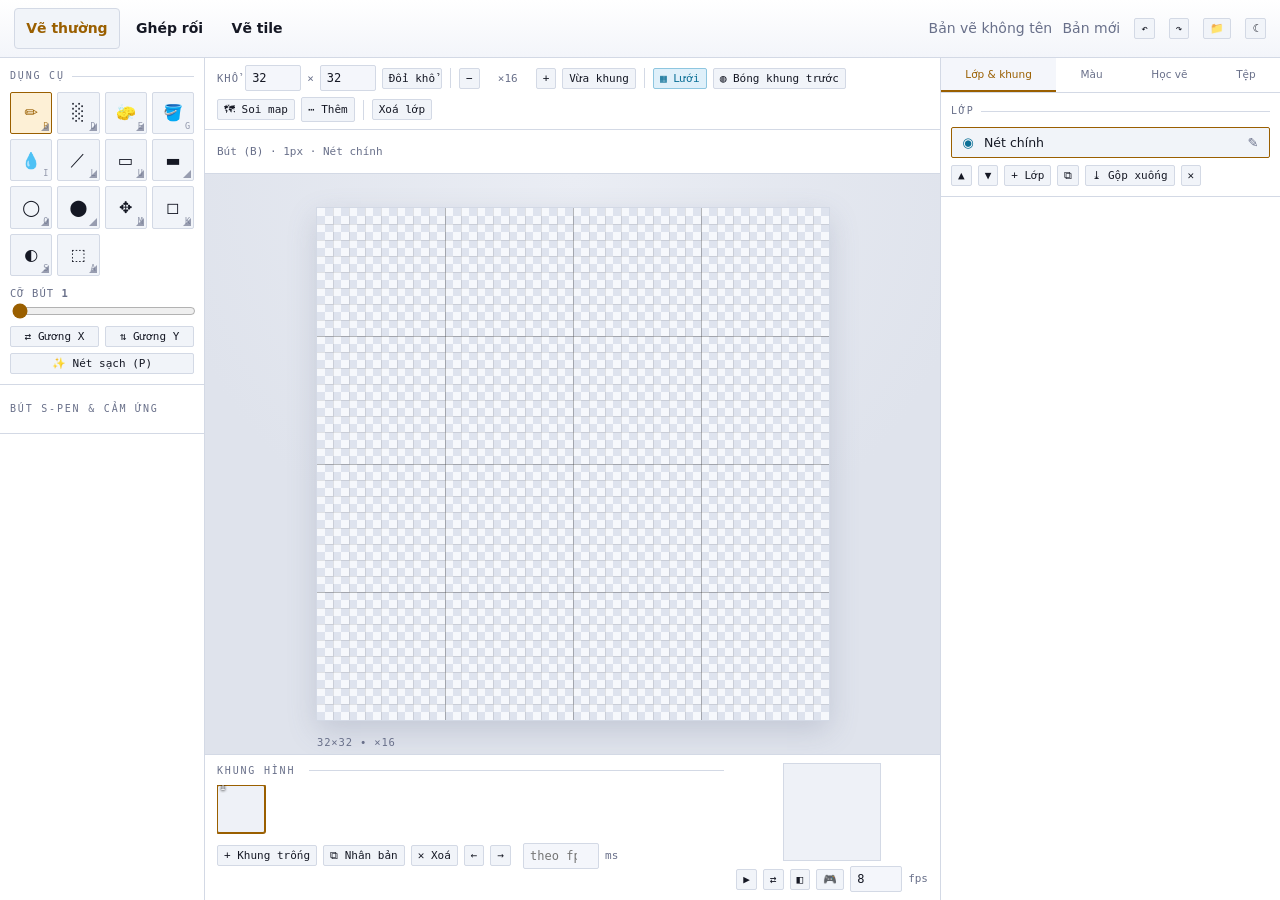
==== index.html @ 7d451a8b "Merge branch 'claude/ui-ux-color-update-177e05' # Conflicts: #	css/app.css #	js/palette.js" ====
<!DOCTYPE html>
<html lang="vi">
<head>
<meta charset="utf-8">
<meta name="viewport" content="width=device-width, initial-scale=1, viewport-fit=cover">
<title>LÒ PIXEL — Xưởng luyện vẽ pixel art cho game 2D</title>
<link rel="stylesheet" href="css/app.css">
<link rel="stylesheet" href="css/workspaces.css">
</head>
<body data-workspace="draw">
<div class="app" inert>

  <div class="topbar">
    <nav class="workspace-nav" aria-label="Nhóm chức năng">
      <a href="index.html" aria-current="page">Vẽ thường</a>
      <a href="puppet.html">Ghép rối</a>
      <a href="tile.html">Vẽ tile</a>
    </nav>
    <div class="workspace-meta">
      <span id="workspaceTitle" class="workspace-title"></span>
      <span id="workspaceSave" class="workspace-save" role="status"></span>
    </div>
    <div class="prog" hidden>Tiến độ: <b id="progText">0/0</b></div>
    <button class="btn tiny" id="btnUndo" title="Hoàn tác (Ctrl+Z)">↶</button>
    <button class="btn tiny" id="btnRedo" title="Làm lại (Ctrl+Y)">↷</button>
    <button class="btn tiny primary rig-library-save" id="rigSaveSheet" type="button">Lưu vào thư viện</button>
    <button class="btn tiny" id="libBtn" title="Bản vẽ của bạn">📁</button>
    <button class="btn tiny" id="themeBtn" title="Đổi nền sáng/tối">☀</button>
  </div>

  <div class="workspace">

    <!-- ================= CỘT TRÁI ================= -->
    <div class="col left">
      <div class="block">
        <p class="eyebrow">Dụng cụ</p>
        <div class="tools" id="tools"></div>
        <div class="row" style="margin-top:9px">
          <label class="mini grow">Cỡ bút <b id="brushLbl">1</b></label>
        </div>
        <input type="range" id="brush" min="1" max="6" value="1">
        <div class="row">
          <button class="btn tiny grow" id="mirX" aria-pressed="false">⇄ Gương X</button>
          <button class="btn tiny grow" id="mirY" aria-pressed="false">⇅ Gương Y</button>
        </div>
        <div class="row" style="margin-top:6px">
          <button class="btn tiny grow" id="pixPerfBtn" aria-pressed="false" title="Khử nét đôi / jaggies khi vẽ bút 1px (P)">✨ Nét sạch (P)</button>
        </div>
      </div>

      <details class="block pen-settings">
        <summary class="eyebrow">Bút S-Pen &amp; cảm ứng</summary>
        <div class="row">
          <button class="btn tiny grow on" id="pressBtn" aria-pressed="true">Áp lực → cỡ bút</button>
        </div>
        <div class="row">
          <button class="btn tiny grow" id="fingerBtn2">Ngón tay: vẽ</button>
        </div>
        <div class="row" style="margin-top:6px">
          <label class="mini grow">Nút bấm trên bút</label>
          <select id="penBtnAction" style="padding:4px 6px">
            <option value="sec" selected>Màu phụ</option>
            <option value="erase">Cục tẩy tức thì</option>
            <option value="picker">Hút màu tức thì</option>
          </select>
        </div>
        <p class="kbd" style="margin-top:7px">Tự động chống chạm nhầm tay (Palm rejection) khi dùng S-Pen. Rê bút cách mặt kính (hover) để ngắm ô pixel. Hai ngón để kéo và phóng canvas.</p>
      </details>

      <div class="block color-block">
        <p class="eyebrow">Màu</p>
        <div class="colors">
          <button class="chip" id="chipPri" title="Màu chính — mở bảng màu nhanh" aria-label="Màu chính — mở bảng màu nhanh"></button>
          <div class="cur-color">
            <b id="curName">Màu chính</b>
            <code id="curHex"></code>
          </div>
          <div class="chip sec" id="chipSec" title="Màu phụ (Shift+bấm ô màu)"></div>
          <button class="btn tiny" id="swapCol" title="Đổi màu chính và màu phụ (X)" aria-label="Đổi màu chính và màu phụ">⇆</button>
          <label class="btn tiny mix-color" title="Pha màu tự do">Pha<input type="color" id="colPick" value="#ffa600" aria-label="Pha màu chính tự do"></label>
        </div>
        <label class="mini" for="matPick">Vật liệu</label>
        <select id="matPick" class="ramp-family"></select>
        <div class="pal-ramp-strip mat-strip" id="matStrip" role="group" aria-label="Dải 5 màu của vật liệu, tối đến sáng"></div>
        <div class="row" style="margin-top:8px">
          <select id="palSel" class="grow"></select>
          <button class="btn tiny" id="palDel" title="Xoá bảng màu đã lưu này" style="display:none">✕</button>
        </div>
        <div class="row" style="margin-top:6px;justify-content:space-between;align-items:center">
          <label class="mini" for="palGroup">Xem màu</label>
          <select id="palGroup" class="grow">
            <option value="tone">Theo tông màu</option>
            <option value="material">Theo chất liệu</option>
            <option value="all">Toàn bộ</option>
          </select>
        </div>
        <div class="swatches" id="swatches"></div>
        <p class="kbd" id="palInfo" style="margin:7px 0 0"></p>
        <div class="row">
          <button class="btn tiny grow" id="addSwatch" title="Thêm màu chính vào bảng">+ Thêm màu</button>
          <button class="btn tiny grow" id="palSort" title="Xếp theo tông rồi theo độ sáng">↕ Sắp xếp</button>
        </div>
        <div class="row">
          <button class="btn tiny grow" id="palFromArt" title="Gom mọi màu đang có trong tranh vào bảng">Rút từ tranh</button>
          <button class="btn tiny grow" id="palPrune" title="Bỏ những màu không xuất hiện ở khung nào">⌫ Bỏ màu thừa</button>
        </div>
        <div class="row">
          <button class="btn tiny grow primary" id="palSave" title="Lưu bảng màu này vào máy để dùng cho dự án sau">💾 Lưu bảng màu…</button>
          <label class="btn tiny grow filelabel" title="Nhập bảng màu từ file .hex (Lospec), .gpl (GIMP/Aseprite) hoặc .txt">⬆ Nhập .hex<input type="file" id="palImport" accept=".hex,.gpl,.txt,text/plain"></label>
        </div>
        <div class="row">
          <button class="btn tiny grow" id="remapMaster" title="Đổi 25 mã màu cũ của Master 88 trong tranh này sang mã mới của Master Palette hiện tại, ở mọi lớp và mọi khung, rồi chuyển sang bảng đó">Tranh → Master mới</button>
          <button class="btn tiny grow" id="replaceCol" title="Đổi mọi pixel màu phụ thành màu chính, trên lớp hiện tại, ở tất cả khung">Thay màu phụ → chính</button>
        </div>
      </div>

      <div class="block" id="rampBlock">
        <p class="eyebrow">Dải màu theo chất liệu</p>
        <p class="kbd" style="margin:0 0 6px">Dải sáng–tối có <b>lệch tông</b>: nền tảng của tô khối. Chọn chất liệu để có đúng kiểu tương phản.</p>
        <label class="mini" for="rampFamily">1. Màu gốc từ Genesis v4</label>
        <select id="rampFamily" class="ramp-family">
          <option value="">Màu chính hoặc nhập HEX</option>
        </select>
        <div id="rampSamples" class="ramp ramp-samples" role="group" aria-label="Màu mẫu từ tối đến sáng" hidden></div>
        <p class="kbd" id="rampDeltas" hidden></p>
        <div class="row ramp-base-row">
          <label class="mini grow" for="rampHex">Màu gốc</label>
          <input type="color" id="rampColor" aria-label="Chọn màu gốc" value="#ffa600">
          <input type="text" id="rampHex" aria-label="Mã HEX màu gốc" value="#ffa600" maxlength="7" spellcheck="false" autocomplete="off">
        </div>
        <p class="kbd" id="rampHexError" role="status" hidden>Dùng mã HEX 3 hoặc 6 ký tự, ví dụ #63c74d.</p>
        <label class="mini" for="matSel">2. Chất liệu</label>
        <select id="matSel" class="ramp-family"></select>
        <details>
          <summary>Tinh chỉnh</summary>
          <div class="row">
            <label class="mini grow" for="rampSteps">Số bậc</label>
            <select id="rampSteps"><option>3</option><option>4</option><option selected>5</option><option>7</option><option>9</option></select>
          </div>
        <div class="row"><label for="hueShift" class="mini grow">Lệch tông <b id="hsLbl">10%</b></label></div>
        <input type="range" id="hueShift" min="0" max="100" step="0.1" value="10">
        </details>

        <div class="ramp" id="rampOut"></div>
        <div class="row"><button class="btn tiny grow" id="rampNew">Lấy màu chính làm gốc</button><button class="btn tiny grow" id="rampUseBase">Vẽ bằng màu gốc</button></div>
        <div class="row"><button class="btn tiny grow" id="rampAdd">Đưa dải vào bảng màu</button></div>
        <p class="kbd" style="margin:7px 0 0">Dụng cụ <b>◐ Tô khối (S)</b> đi trên đúng dải này: bấm để sáng lên 1 bậc, chuột phải để tối đi.</p>
      </div>
    </div>

    <!-- ================= SÂN KHẤU ================= -->
    <div class="stage">
      <div class="stagebar">
        <label class="mini">Khổ</label>
        <input type="number" id="sizeW" min="4" max="256" value="32" style="width:56px" title="Chiều ngang">
        <span class="kbd">×</span>
        <input type="number" id="sizeH" min="4" max="256" value="32" style="width:56px" title="Chiều dọc">
        <button class="btn tiny" id="applySize">Đổi khổ</button>
        <div class="sep"></div>
        <button class="btn tiny" id="zoomOut">−</button>
        <span class="kbd" id="zoomLbl" style="min-width:44px;text-align:center">×12</span>
        <button class="btn tiny" id="zoomIn">+</button>
        <button class="btn tiny" id="zoomFit">Vừa khung</button>
        <div class="sep"></div>
        <button class="btn tiny" id="gridBtn" aria-pressed="true">▦ Lưới</button>
        <button class="btn tiny" id="onionBtn" aria-pressed="false">◍ Bóng khung trước</button>
        <button class="btn tiny" id="mapPrevBtn" title="Xem thử tile lắp ghép thành bản đồ hang động 24×16">🗺 Soi map</button>
        <details class="more"><summary class="btn tiny">⋯ Thêm</summary>
          <div class="morebox">
            <button class="btn tiny" id="symLine" aria-pressed="false">┊ Trục giữa</button>
            <button class="btn tiny" id="tileBtn" aria-pressed="false" title="Xem trước lặp 3×3 — kiểm tra tile có lộ mối nối không">▩ Lặp 3×3</button>
            <button class="btn tiny" id="flipH" title="Lật ngang lớp hiện tại (hoặc vùng chọn)">⇋ Lật ngang</button>
            <button class="btn tiny" id="flipV" title="Lật dọc lớp hiện tại (hoặc vùng chọn)">⇵ Lật dọc</button>
            <button class="btn tiny" id="rotCw" title="Xoay 90° theo chiều kim đồng hồ — vùng chọn vuông, hoặc cả lớp khi canvas vuông (R)">⟳ Xoay 90°</button>
            <button class="btn tiny" id="rotCcw" title="Xoay 90° ngược chiều kim đồng hồ (Shift+R)">⟲ Xoay −90°</button>
            <button class="btn tiny" id="outlineBtn" title="Tô màu chính vào mọi ô trống sát nét vẽ của lớp hiện tại (trong vùng chọn nếu có). Shift+bấm: lấy cả góc chéo">◻ Viền ngoài (màu chính)</button>
            <button class="btn tiny on" id="groundBtn" aria-pressed="true" title="Đường mặt đất và điểm chân (◆) lưu từ lúc nhập sheet. Game đặt nhân vật theo điểm này.">⊥ Mặt đất &amp; điểm chân</button>
            <button class="btn tiny on" id="onionWrapBtn" aria-pressed="true" title="Bóng khung trước/sau nối vòng: khung đầu thấy bóng khung cuối và ngược lại — để canh mối nối clip lặp">⟲ Bóng khung nối vòng</button>
            <button class="btn tiny" id="wrapBtn" aria-pressed="false" title="Dụng cụ Dịch lớp / phím mũi tên: phần trôi khỏi mép hiện lại ở mép đối diện — soi mối nối tile">↻ Dịch vòng (tile)</button>
            <button class="btn tiny" id="lockA" aria-pressed="false" title="Khoá alpha: chỉ vẽ lên chỗ đã có pixel">🔒 Khoá alpha</button>
            <button class="btn tiny" id="realBtn" aria-pressed="false" title="Xem khung này ở cỡ thật ×1 và ×2 trong ô xem trước">👁 Cỡ thật</button>
            <label class="mini" style="margin-top:4px">Lưới đậm mỗi</label>
            <select id="gridStep"><option>4</option><option selected>8</option><option>16</option><option>32</option></select>
          </div>
        </details>
        <div class="sep"></div>
        <button class="btn tiny" id="clearBtn">Xoá lớp</button>
      </div>

      <div class="ctxwrap">
        <p class="draw-status" id="drawStatus" aria-live="polite"></p>
        <div class="ctxbar" id="selBar" hidden>
          <span class="kbd">Vùng chọn <b id="selSize"></b> · Move/Lật trong vùng</span>
          <button class="btn tiny" id="selCut" title="Cắt vùng chọn (Ctrl+X)">✂ Cắt</button>
          <button class="btn tiny" id="selCopy" title="Chép vùng chọn (Ctrl+C)">⧉ Chép</button>
          <button class="btn tiny" id="selPaste" title="Dán vào góc trên-trái vùng chọn (Ctrl+V)">📋 Dán</button>
          <button class="btn tiny" id="selDel" title="Xoá sạch vùng chọn (Delete)">⌫ Xoá vùng</button>
          <button class="btn tiny" id="selToLayer" title="Chuyển phần tranh trong vùng chọn sang một lớp khác — dùng để tách tay, đầu, vũ khí thành part riêng">⇪ Sang lớp…</button>
          <button class="btn tiny" id="selNone" title="Bỏ chọn (Esc)">✕ Bỏ chọn</button>
        </div>
        <div class="ctxbar" id="atlasBar" hidden>
          <span class="kbd">Atlas <b id="atlasWhere"></b></span>
          <button class="btn tiny primary" id="atlasSave" title="Ghi khung đang vẽ đè lên đúng ô cũ trong atlas">⤴ Ghi lại</button>
          <button class="btn tiny" id="atlasNext" title="Ghi lại rồi mở atlas để chọn ô khác">⤴ Ghi &amp; ô sau</button>
          <button class="btn tiny" id="atlasStop" title="Thôi không gắn với atlas nữa">✕ Rời</button>
        </div>
      </div>

      <div class="canvasarea">
      <div class="quickbar" id="quickbar">
        <button class="qb" data-q="pencil" aria-pressed="true" title="Bút">✏️</button>
        <button class="qb" data-q="dither" aria-pressed="false" title="Chấm hạt dither">░</button>
        <button class="qb" data-q="eraser" aria-pressed="false" title="Xoá">🧽</button>
        <button class="qb" data-q="picker" aria-pressed="false" title="Hút màu">💧</button>
        <button class="qb" data-q="fill" aria-pressed="false" title="Tô loang">🪣</button>
        <button class="qb" data-q="outline" aria-pressed="false" title="Viền nhanh bằng màu chính — chạm giữ để chọn kiểu góc">◻</button>
        <button class="qb" data-q="shade" aria-pressed="false" title="Tô khối theo dải">◐</button>
        <button class="qb" data-q="select" aria-pressed="false" title="Chọn vùng">⬚</button>
        <button class="qb" id="qbUndo" title="Hoàn tác">↶</button>
        <button class="qb" id="fingerBtn" title="Ngón tay: vẽ hay di chuyển">✋</button>
        <button class="qb qbcol" id="qbColor" title="Màu đang dùng — bấm để mở bảng màu"><i></i></button>
      </div>

      <div class="canvaswrap" id="wrap">
        <div class="canvasplane" id="canvasPlane">
        <div class="canvasholder">
          <canvas id="board" width="384" height="384" tabindex="0" aria-label="Canvas vẽ pixel"></canvas>
          <div class="hud" id="hud">—</div>
        </div>
        </div>
      </div>
      <div class="rigpip" id="rigPip" hidden>
        <canvas id="rigPipCv" width="77" height="90" title="Rối đang chạy — chạm một miếng để tới ô của nó"></canvas>
        <div class="rigpip-bar">
          <button class="btn tiny rigpip-grip" id="rigPipGrip" title="Kéo để dời rối nhỏ đi chỗ khác">⠿</button>
          <button class="btn tiny" id="rigPipPlay" title="Chạy / dừng">⏸</button>
          <button class="btn tiny" id="rigPipZoom" title="Đổi cỡ: ×1 · ×2 · ×3">×2</button>
          <button class="btn tiny" id="rigPipHide" title="Ẩn rối nhỏ (bật lại ở thẻ Ghép rối)">✕</button>
        </div>
      </div>
      </div>

      <div class="filmstrip">
        <div style="flex:1;min-width:0">
          <p class="eyebrow" style="margin-bottom:6px">Khung hình <span class="kbd" id="layerLenInfo" style="text-transform:none;letter-spacing:0"></span></p>
          <div class="frames" id="frames"></div>
          <div class="row" style="margin-top:6px">
            <button class="btn tiny" id="frAdd">+ Khung trống</button>
            <button class="btn tiny" id="frDup">⧉ Nhân bản</button>
            <button class="btn tiny" id="frDel">✕ Xoá</button>
            <button class="btn tiny" id="frLeft">←</button>
            <button class="btn tiny" id="frRight">→</button>
            <span class="sep"></span>
            <input type="number" id="frDur" min="10" max="4000" step="10" placeholder="theo fps"
                   title="Thời lượng riêng của khung đang chọn. Để trống là chạy theo fps chung." style="width:76px">
            <span class="kbd">ms</span>
          </div>
        </div>
        <div class="playbox">
          <div class="preview-scroll"><canvas id="preview" width="96" height="96"></canvas></div>
          <div class="row">
            <button class="btn tiny" id="playBtn">▶</button>
            <button class="btn tiny" id="pingPongBtn" aria-pressed="false" title="Lặp Ping-Pong (xuôi-ngược)">⇄</button>
            <button class="btn tiny" id="soloBtn" aria-pressed="false" title="Chạy riêng lớp đang chọn, đúng số khung của lớp đó">◧</button>
            <button class="btn tiny" id="gameSizeBtn" aria-pressed="false" title="Xem ở cỡ trong game: thu nhân vật về chiều cao trên màn hình (có làm mịn), đứng trên gạch 16 px">🎮</button>
            <input type="number" id="gameH" min="8" max="256" value="56" style="width:52px" hidden title="Chiều cao nhân vật trên màn hình game (px)" aria-label="Chiều cao nhân vật trong game">
            <input type="number" id="fps" value="8" min="1" max="30" style="width:52px">
            <span class="kbd">fps</span>
          </div>
        </div>
      </div>
    </div>

    <!-- ================= CỘT PHẢI ================= -->
    <div class="col right">
      <div class="tabs" role="tablist">
        <button class="tab" role="tab" aria-selected="true" data-pane="pHoc">Học vẽ</button>
        <button class="tab" role="tab" aria-selected="false" data-pane="pFile">Lớp &amp; xuất</button>
        <button class="tab" role="tab" aria-selected="false" data-pane="pRig">Ghép rối</button>
      </div>

      <div class="pane on" id="pHoc">
        <div class="block">
          <p class="eyebrow">Lộ trình học tập</p>
          <select id="trackSel" style="width:100%"></select>
          <p class="kbd" id="trackNote" style="margin:7px 0 0"></p>
          <div class="learn-filters">
            <button class="btn tiny on" id="learnFilterAll">Tất cả</button>
            <button class="btn tiny" id="learnFilterEx">Bài tập</button>
            <button class="btn tiny" id="learnFilterTh">Lý thuyết</button>
          </div>
          <button class="btn tiny wide primary" id="dailyNext" style="margin-top:8px" hidden></button>
          <p class="kbd" id="dailyInfo" style="margin:6px 0 0"></p>
        </div>
        <div class="block onboard" id="onboard" hidden>
          <p class="eyebrow">Bắt đầu thế nào</p>
          <ol style="margin:0;padding-left:18px">
            <li>Chọn lộ trình ở trên — mới học thì để <b>Lộ trình chung</b>.</li>
            <li>Bấm <b>Học tiếp</b> để mở bài đầu tiên, rồi bấm <b>Dựng khung</b> trong bài đó.</li>
            <li>Vẽ. Xong thì tích ô bên cạnh tên bài — app sẽ soi giúp bạn mấy lỗi hay gặp.</li>
          </ol>
          <button class="btn tiny wide" id="onboardOk" style="margin-top:9px">Hiểu rồi, ẩn đi</button>
        </div>
        <div id="learnSectionTh">
          <div class="block" style="border-bottom:0;padding-bottom:2px">
            <p class="eyebrow" style="margin:0">📖 Lý thuyết có hình minh hoạ</p>
            <p class="kbd" style="margin:4px 0 0">Vẽ bằng thuật toán pixel — so sánh <b>sai</b> / <b>đúng</b> để nhớ lâu.</p>
          </div>
          <div id="thList"></div>
        </div>
        <div id="learnSectionEx">
          <div class="block" style="border-bottom:0;padding-bottom:2px;margin-top:8px">
            <p class="eyebrow" style="margin:0">📋 Bài tập thực hành</p>
          </div>
          <div id="exList"></div>
        </div>
      </div>

      <div class="pane" id="pFile">
        <div class="block">
          <p class="eyebrow">Lớp</p>
          <div class="layers" id="layers"></div>
          <div class="row" style="margin-top:7px">
            <button class="btn tiny" id="lyUp" title="Đưa lớp lên trên">▲</button>
            <button class="btn tiny" id="lyDown" title="Đưa lớp xuống dưới">▼</button>
            <button class="btn tiny" id="lyAdd">+ Lớp</button>
            <button class="btn tiny" id="lyDup">⧉</button>
            <button class="btn tiny" id="lyMerge">⤓ Gộp xuống</button>
            <button class="btn tiny" id="lyDel">✕</button>
          </div>
        </div>

        <div class="block">
          <p class="eyebrow">Ảnh mẫu (đè mờ dưới nét vẽ)</p>
          <label class="btn tiny wide filelabel">Chọn ảnh mẫu…<input type="file" id="refFile" accept="image/*"></label>
          <div class="row" style="margin-top:6px"><label class="mini grow">Độ mờ <b id="refLbl">50%</b></label></div>
          <input type="range" id="refOp" min="0" max="100" value="50">
          <div id="refPalPick" style="margin-top:6px"></div>
          <div class="row">
            <button class="btn tiny grow" id="refToPix" title="Pixel hoá ảnh mẫu vào lớp hiện tại theo nguồn màu đã chọn ở trên">Ảnh → pixel (vào lớp hiện tại)</button>
            <button class="btn tiny" id="refClear">Bỏ</button>
          </div>
          <div class="row">
            <button class="btn tiny grow" id="refToPal" title="Rút 16 màu hay gặp nhất trong ảnh ra bảng màu">Ảnh → bảng màu (16 màu)</button>
          </div>
        </div>

        <div class="block">
          <p class="eyebrow">Sprite sheet → khung hình</p>
          <p class="kbd" style="margin:0 0 7px">Nhập một hay nhiều sheet hoạt ảnh, chốt số khung, pixel hoá theo tỉ lệ bạn chọn rồi trải thẳng thành khung hình để vẽ lại, tách part, thêm lớp.</p>
          <button class="btn tiny wide primary" id="shOpen">🎞 Nhập sprite sheet…</button>
        </div>

        <div class="block">
          <p class="eyebrow">Atlas / tilesheet của dự án</p>
          <p class="kbd" style="margin:0 0 7px">Nạp nguyên tấm tilesheet vào, cắt theo lưới ô, lôi từng ô ra sửa rồi ghi lại đúng chỗ. Kéo thả file .png hoặc .json vào trang cũng được.</p>
          <button class="btn tiny wide" id="atOpen">🧩 Mở atlas…</button>
        </div>

        <div class="block">
          <p class="eyebrow">Terrain 56 &amp; bộ tile</p>
          <p class="kbd" style="margin:0 0 7px">Tạo bộ 56 ô, vẽ từng ô với gợi ý pixel, soi lỗi mối nối, ⚡ tạo nhanh và xuất cho Godot — tất cả ở Trang Tile. Atlas Terrain cũ mở lại được ở đó.</p>
          <a class="btn tiny wide" href="tile.html">🧱 Trang Tile</a>
        </div>

        <div class="block">
          <p class="eyebrow">Xuất</p>
          <div class="row" style="margin-bottom:8px">
            <label class="mini" style="min-width:65px">Tên dự án</label>
            <input type="text" id="projName" value="Bản vẽ không tên" placeholder="Tên tệp dự án…" class="grow" style="font-weight:600">
          </div>
          <div class="row">
            <label class="mini grow">Nhân khổ</label>
            <select id="expScale"><option>1</option><option selected>4</option><option>8</option><option>16</option></select>
          </div>
          <div class="row">
            <label class="mini grow">Spritesheet xếp</label>
            <select id="expCols" title="Cách xếp khung trong PNG spritesheet">
              <option value="0" selected>1 hàng ngang</option>
              <option value="4">4 cột</option>
              <option value="8">8 cột</option>
              <option value="sq">Lưới vuông</option>
            </select>
          </div>
          <label class="tv-check" style="min-height:32px" title="PNG spritesheet và Godot SpriteFrames chỉ lấy lớp đang chọn, đúng số khung của lớp đó (lớp 8 khung ra sheet 8 khung). Tên file thêm tên lớp."><input type="checkbox" id="expLayerOnly"> Chỉ xuất lớp đang chọn (đúng số khung của lớp)</label>
          <div class="grid2" style="margin-top:7px">
            <button class="btn" id="expPng">PNG khung này</button>
            <button class="btn" id="expSheet">PNG spritesheet</button>
            <button class="btn" id="expPal">PNG bảng màu</button>
            <button class="btn" id="expGodot" title="Tải file .tres và sheet PNG ×1 cùng tên. Thả cả hai vào thư mục dưới đây trong dự án Godot rồi gán .tres cho AnimatedSprite2D.">Godot SpriteFrames</button>
          </div>
          <div class="row" style="margin-top:6px">
            <label class="mini" for="expGodotDir" style="min-width:65px">Thư mục Godot</label>
            <input type="text" id="expGodotDir" value="res://" placeholder="res://sprites/" class="grow" title="Đường dẫn trong dự án Godot nơi bạn sẽ đặt sheet PNG">
            <label class="tv-check" style="min-height:0"><input type="checkbox" id="expGodotLoop" checked> Lặp</label>
          </div>
          <div class="row" style="margin-top:6px">
            <select id="packMode" class="grow" title="Cách chia sheet khi gói ZIP (dùng cho cả nút Xuất cả thư viện)">
              <option value="merged">Gói: hình đã ghép (mỗi bản một sheet)</option>
              <option value="layers">Gói: mỗi lớp một sheet, đủ khung (bộ phận)</option>
              <option value="actions">Gói: mỗi lớp một sheet, độ dài riêng (động tác)</option>
            </select>
          </div>
          <button class="btn wide primary" id="expPack" style="margin-top:6px" title="Một file ZIP: sheet PNG ×1, Godot SpriteFrames .tres và manifest.json (khổ, số khung, fps, thời lượng từng khung, điểm chân, mốc). Lớp ẩn không xuất.">⬇ Gói ZIP: sheet + Godot + bảng kê</button>
          <p class="kbd" id="packNote" role="status" aria-live="polite" style="margin:4px 0 0"></p>
          <div class="grid2" style="margin-top:6px">
            <button class="btn primary" id="expJson">Lưu dự án .json</button>
            <label class="btn filelabel" style="text-align:center">Mở .json<input type="file" id="impJson" accept=".json"></label>
          </div>
          <p class="kbd" style="margin-top:8px">File .json lưu cả tranh, bảng màu và tiến độ bài tập.</p>
        </div>

        <div class="block">
          <p class="eyebrow">Soi bài</p>
          <p class="kbd" style="margin:0 0 7px">Máy đếm hộ mấy lỗi mà giáo trình đang dạy bằng lời: số màu, pixel lạc, viền dày, mốc chân lệch giữa các khung.</p>
          <button class="btn tiny wide" id="lintBtn">Soi khung đang vẽ</button>
          <div id="lintOut"></div>
        </div>

        <div class="block">
          <p class="eyebrow">Lưu tự động</p>
          <p class="kbd" id="saveInfo" style="margin:0 0 7px">—</p>
          <button class="btn tiny wide" id="wipeSave">Xoá bản lưu &amp; làm lại từ đầu</button>
        </div>

        <div class="block">
          <p class="eyebrow">Phím tắt</p>
          <p class="kbd"><b>B</b> bút · <b>E</b> xoá · <b>G</b> tô loang · <b>I</b> hút màu · <b>L</b> đường · <b>U</b> chữ nhật · <b>O</b> ê-líp · <b>M</b> dịch lớp · <b>S</b> tô khối · <b>A</b> chọn vùng<br>
          <b>X</b> đổi màu · <b>[ ]</b> cỡ bút · <b>Ctrl+Z / Ctrl+Y</b> hoàn tác · <b>, .</b> đổi khung · <b>R</b> xoay 90°<br>
          <b>Alt+bấm</b> hút màu tạm · <b>chuột phải</b> với ống hút = lấy màu phụ · <b>Shift+bấm</b> bút/tẩy: kẻ thẳng từ điểm cuối nét trước · <b>Shift+tô loang</b>: đổi mọi ô cùng màu<br>
          <b>Ctrl+lăn chuột</b> hoặc <b>+ − 0</b> phóng/thu/vừa khung · <b>Ctrl+A</b> chọn hết · <b>Ctrl+D</b> bỏ chọn · <b>mũi tên</b> (dụng cụ Dịch lớp) đẩy 1px, Shift đẩy theo lưới đậm<br><b>Chạm giữ</b> (hoặc chuột phải) lên nút có góc vát để mở bảng chọn nhanh: cỡ bút, chiều tô khối, hình rỗng/đầy, thao tác vùng chọn, bảng màu.</p>
        </div>

        <div class="block">
          <p class="eyebrow">Đưa vào Godot 4</p>
          <p class="kbd">Project Settings → Rendering → Textures → <b>Default Texture Filter = Nearest</b>. Với từng ảnh: tắt <b>Mipmaps</b>, tắt <b>Filter</b>. Camera2D bật <b>Snap 2D Transforms to Pixel</b>. Cửa sổ: <b>viewport</b> + <b>keep</b>, và chỉ phóng theo số nguyên (×2, ×3, ×4).</p>
        </div>
      </div>
      <div class="pane" id="pRig">
        <div class="block">
          <p class="eyebrow">1 · Dựng khung</p>
          <p class="kbd" style="margin:0 0 7px">Mỗi nhân vật hai tấm: <b>Đầu</b> (sọ, mặt, tóc, phụ kiện — riêng từng người) và <b>Thân</b> (một bộ cho cả môn phái).
            Vẽ ở cỡ game, màu phẳng, <b>không viền</b> — máy tự viền 1 px sau khi ghép. Chỉ vẽ một tay, một chân; phía xa dùng lại, tối đi.</p>
          <div class="row">
            <button class="btn tiny grow" id="rigNewHead" title="Bản vẽ mới trong thư viện, có khung ô, khớp và mốc">+ Sheet Đầu</button>
            <button class="btn tiny grow" id="rigNewBody" title="Bản vẽ mới trong thư viện, có khung ô và khớp">+ Sheet Thân</button>
          </div>
          <p class="kbd" id="rigInfo" style="margin:7px 0 0">Đang nạp khung xương…</p>
        </div>

        <div class="block">
          <p class="eyebrow">2 · Xem rối</p>
          <div class="rig-stage">
            <canvas id="rigSmall" title="Cỡ thật ×1 và ×2"></canvas>
            <canvas id="rigBig" title="Phóng to — chạm một miếng để tới ô của nó"></canvas>
          </div>
          <div class="row" style="margin-top:8px">
            <p class="mini grow" id="rigShowLabel" style="margin:0">Ẩn / hiện theo dáng T</p>
            <button class="btn tiny" id="rigShowAll" title="Hiện lại mọi miếng">Hiện hết</button>
          </div>
          <div class="rig-show-sides"><span>Phía gần</span><span>Phía xa</span></div>
          <div class="rig-show" id="rigShow" role="group" aria-labelledby="rigShowLabel"></div>
          <div class="row" style="margin-top:7px">
            <select id="rigClip" class="grow" aria-label="Động tác"></select>
            <button class="btn tiny" id="rigPrev" title="Khung trước">◀</button>
            <button class="btn tiny" id="rigPlay" title="Chạy / dừng">⏸</button>
            <button class="btn tiny" id="rigNext" title="Khung sau">▶</button>
            <span class="kbd" id="rigFrame" style="min-width:42px;text-align:right">1/1</span>
          </div>
          <label class="mini" for="rigScrub">Tư thế (kéo để soi từng chút)</label>
          <input type="range" id="rigScrub" min="0" max="1000" value="0">
          <div class="row">
            <label class="mini">Đầu</label><select id="rigSrcHead" class="grow" aria-label="Bản vẽ đầu"></select>
          </div>
          <div class="row">
            <label class="mini">Thân</label><select id="rigSrcBody" class="grow" aria-label="Bản vẽ thân"></select>
          </div>
          <div class="row rig-wrap" style="margin-top:6px">
            <button class="btn tiny" id="rigCharSave" title="Lưu sheet Đầu và sheet Thân đang ghép thành một file .json — chuyển máy, gửi bạn, cất dự phòng">⬇ Lưu nhân vật (.json)</button>
            <label class="btn tiny filelabel" style="display:inline-flex" title="Mở file nhân vật: hai sheet vào thư viện 📁 thành bản mới, rối ghép luôn nhân vật đó">📂 Mở nhân vật (.json)<input type="file" id="rigCharOpen" accept=".json,application/json"></label>
          </div>
          <p class="kbd" id="rigCharNote" style="margin:4px 0 0"></p>
          <div class="row rig-wrap" style="margin-top:6px">
            <button class="btn tiny" id="rigGhost" aria-pressed="false" title="Chồng mờ khối mẫu để so khối, so dáng">◌ Bóng khối</button>
            <button class="btn tiny on" id="rigFill" aria-pressed="true" title="Ô chưa vẽ thì tạm hiện khối mẫu, để vẫn thấy cả người">▦ Ô trống: khối mẫu</button>
            <button class="btn tiny" id="rigOnly" aria-pressed="false" title="Chỉ hiện miếng đang chọn (cả phía gần lẫn xa) — kéo thanh Tư thế để xem nó qua mọi góc xoay">◧ Chỉ miếng này</button>
            <button class="btn tiny on" id="rigPipBtn" aria-pressed="true" title="Rối nhỏ nổi ở góc canvas, chạy ngay khi vẽ">▣ Rối trên canvas</button>
            <button class="btn tiny" id="rigOutline" aria-pressed="false" title="Viền 1 px máy tự thêm quanh từng nhóm miếng sau khi ghép — cả rối xem lẫn file xuất. Để tắt nếu anh tự vẽ viền vào miếng">▢ Viền tự động</button>
          </div>
          <p class="kbd" style="margin:5px 0 0">Ẩn miếng và tắt viền chỉ để soi lúc vẽ — file xuất luôn đủ miếng, có viền.</p>
        </div>

        <div class="block">
          <p class="eyebrow">3 · Miếng đang vẽ</p>
          <div class="rig-parts" id="rigParts"></div>
          <div class="row rig-wrap" style="margin-top:7px">
            <button class="btn tiny on" id="rigLock" aria-pressed="true" title="Nét bắt đầu ở ô nào chỉ vẽ trong ô đó — không lem sang miếng bên cạnh">🔒 Khoá trong ô</button>
            <button class="btn tiny" id="rigFocus" title="Phóng canvas tới ô của miếng đang chọn">🔍 Tới ô</button>
          </div>
          <p class="mini" style="margin:9px 0 4px">Ánh sáng chiếu từ</p>
          <div class="rig-light" id="rigLight"></div>
          <div class="row rig-wrap" style="margin-top:7px">
            <button class="btn tiny" id="rigShadeSee" aria-pressed="false" title="Xem thử bóng và chỗ sáng trên miếng đang chọn, chưa ghi vào tranh">👁 Xem thử bóng</button>
            <button class="btn tiny primary" id="rigShade" title="Tô bóng phía khuất sáng và một viền sáng phía có sáng, bằng hai bậc kề màu nền trong bảng màu. Sửa tay tiếp được, Ctrl+Z để bỏ">◐ Đổ bóng miếng này</button>
          </div>
          <p class="kbd" id="rigShadeInfo" style="margin:6px 0 0"></p>
          <p class="mini" style="margin:9px 0 4px">Tay, chân phía xa</p>
          <p class="kbd" style="margin:0 0 6px">Ô xa để trống thì phía xa dùng nét phía gần, tối đi. Muốn phía xa khác (tay áo, giày…) thì chép sang rồi sửa chỗ khác.</p>
          <div class="row rig-wrap">
            <button class="btn tiny" id="rigFarCopy" title="Chép nét ô gần vào ô xa đang chọn, tối đi một bậc theo bảng màu (Ctrl+Z để bỏ)">⧉ Chép từ bên gần</button>
            <button class="btn tiny" id="rigFarAll" title="Chép cả 6 miếng tay, chân sang ô xa, tối đi một bậc theo bảng màu — một bước hoàn tác">⧉ Chép cả 6 miếng xa</button>
          </div>
        </div>

        <div class="block">
          <p class="eyebrow">Hướng dẫn trên sheet 🔒</p>
          <p class="kbd" style="margin:0 0 6px">Chỉ hiện trên màn hình, khoá sẵn, không bao giờ vào file xuất.</p>
          <div class="layers" id="rigGuides"></div>
        </div>

        <div class="block">
          <p class="eyebrow">Soi miếng</p>
          <div id="rigLint"><p class="kbd">Dựng hoặc mở một sheet Đầu/Thân để soi.</p></div>
        </div>

        <div class="block">
          <p class="eyebrow">4 · Xuất cho game</p>
          <p class="kbd" style="margin:0 0 7px">Mọi động tác, mỗi động tác một sheet một hàng (<code id="rigExample">run_…_8f.png</code>…) và <code>puppet_bake.json</code> (khổ khung, điểm chân, fps), gói trong một ZIP.</p>
          <button class="btn tiny wide primary" id="rigExport">⬇ Xuất mọi động tác (ZIP)</button>
          <p class="kbd" id="rigNote" style="margin:6px 0 0"></p>
        </div>
      </div>
    </div>

  </div>

  <div class="libwrap" id="sheetWrap" hidden>
    <div class="libbar">
      <p class="eyebrow" style="margin:0;flex:1">Nhập sprite sheet</p>
      <label class="btn tiny primary filelabel">＋ Chọn ảnh<input type="file" id="shFiles" accept="image/*" multiple></label>
      <button class="btn tiny" id="shClose">✕ Đóng</button>
    </div>
    <div class="sh-body">
      <section class="sh-list" id="shList" aria-label="Các sheet đã chọn"></section>
      <section class="sh-side">
        <div class="tv-card">
          <p class="eyebrow">Pixel hoá</p>
          <div class="tv-row">
            <label class="mini" for="shRatio">Tỉ lệ</label>
            <select id="shRatio" title="Tự vừa khung: lấy tỉ lệ lớn nhất mà hình vẫn nằm trọn trong khung vẽ. Hoặc chọn tay: nhỏ hơn thì ra chất pixel hơn nhưng mất chi tiết.">
              <option value="fit" selected>Tự vừa khung</option>
              <option value="1">100% (giữ nguyên cỡ)</option><option value="0.75">75%</option><option value="0.6667">67%</option>
              <option value="0.5">50%</option><option value="0.4">40%</option><option value="0.3333">33%</option>
              <option value="0.25">25%</option><option value="0.2">20%</option>
              <option value="custom">Tự nhập %…</option>
            </select>
            <input type="number" id="shRatioPct" min="5" max="100" step="1" value="50" hidden aria-label="Tỉ lệ phần trăm" title="Tỉ lệ thu nhỏ, từ 5 đến 100">
          </div>
          <div class="tv-row">
            <label class="mini" for="shCanvas">Khung vẽ</label>
            <select id="shCanvas" title="Khung to hơn hình thì chừa chỗ để vẽ thêm part. Hình luôn đặt chân sát đáy, canh giữa.">
              <option value="0">Vừa khít hình</option><option value="32">32×32</option><option value="48">48×48</option>
              <option value="64" selected>64×64</option><option value="96">96×96</option><option value="128">128×128</option><option value="160">160×160</option><option value="192">192×192</option><option value="256">256×256</option>
            </select>
          </div>
          <div class="tv-row" id="shSizeRow" hidden>
            <label class="mini" for="shSize">Cỡ nhân vật</label>
            <select id="shSize" title="Các tấm vẽ ở cỡ khác nhau thì đồng bộ để nhân vật cao bằng nhau ở mọi động tác">
              <option value="sync" selected>Đồng bộ chiều cao</option>
              <option value="keep">Giữ tỉ lệ giữa các ảnh gốc</option>
            </select>
            <input type="number" id="shCharH" min="8" max="256" step="1" placeholder="tự" style="width:64px" title="Chiều cao nhân vật đích (pixel). Để trống: lớn nhất mà mọi tấm vẫn vừa khung." aria-label="Chiều cao nhân vật đích">
            <span class="kbd">px</span>
          </div>
          <label class="tv-check" title="Bật: khung là hình chữ nhật vừa đúng hình, cạnh dài bằng cỡ đã chọn, không còn lề thừa. Tắt: khung vuông, chừa chỗ để vẽ thêm part."><input type="checkbox" id="shTight" checked> Ôm sát hình (khung chữ nhật, bỏ lề thừa)</label>
          <div id="shPalPick" title="Ít màu thì dễ vẽ lại và ra chất pixel hơn. Ép về một bảng có sẵn để mọi asset chung một bộ màu."></div>
          <p class="kbd" id="shInfo"></p>
        </div>
        <div class="tv-card" id="shModeCard" hidden>
          <p class="eyebrow">Nhiều tấm</p>
          <label class="tv-radio"><input type="radio" name="shMode" value="layers" checked>
            <span><b>Mỗi tấm một lớp, chung một bản vẽ</b><i>Tấm đầu danh sách nằm lớp trên cùng. Hợp để vẽ lại style, so động tác, ghép part. Khung chung lấy cỡ lớn nhất, tấm ít khung hơn để trống phần đuôi.</i></span></label>
          <label class="tv-radio"><input type="radio" name="shMode" value="library">
            <span><b>Mỗi tấm một bản vẽ trong thư viện</b><i>Mỗi động tác là một bản riêng trong 📁, mở tấm đầu ra để vẽ.</i></span></label>
          <div class="tv-row">
            <label class="mini" for="shAlign">Căn ngang</label>
            <select id="shAlign" title="Theo chân: mọi động tác đứng đúng một cột khi đổi qua lại trong game, dù vạt áo bay hay vũ khí vươn ra. Giữa hộp bao: cách cũ.">
              <option value="feet" selected>Theo chân (đứng đúng một chỗ)</option>
              <option value="box">Giữa hộp bao</option>
            </select>
          </div>
        </div>
        <div class="tv-card">
          <p class="eyebrow">Xem trước</p>
          <div class="sh-preview"><canvas id="shPreview" width="1" height="1"></canvas></div>
          <label class="tv-check" id="shOverlayRow" hidden title="Chồng mờ khung tương ứng của các tấm khác phía sau, đặt đúng như khi xếp lớp — để so cỡ và vị trí chân"><input type="checkbox" id="shOverlay" checked> So cỡ: chồng mờ các tấm khác</label>
          <p class="kbd" id="shPreviewInfo"></p>
        </div>
        <button class="btn primary wide" id="shImport" disabled>Chọn ảnh trước</button>
      </section>
    </div>
  </div>

  <div class="libwrap" id="libWrap" hidden>
    <div class="libbar">
      <p class="eyebrow" style="margin:0;flex:1">Bản vẽ của bạn <span class="kbd" id="libCount"></span></p>
      <button class="btn tiny" id="libSheet" title="Xếp mọi bản vẽ thành một tấm PNG để soi cả bộ">🖼 Bảng liên hoàn</button>
      <button class="btn tiny" id="libPack" title="Xuất mọi bản vẽ thành một file ZIP: sheet PNG, Godot .tres và manifest.json. Cách chia sheet theo ô “Gói” ở thẻ File → Xuất.">⬇ Xuất cả thư viện (ZIP)</button>
      <button class="btn tiny primary rig-library-save" id="rigLibSave" type="button">Lưu sheet</button>
      <button class="btn tiny primary" id="libSave">Cất bản đang vẽ</button>
      <button class="btn tiny" id="libClose">✕ Đóng</button>
    </div>
    <div class="libgrid" id="libGrid"></div>
  </div>

  <div class="libwrap" id="atlasWrap" hidden>
    <div class="libbar">
      <p class="eyebrow" style="margin:0;flex:1">Atlas của dự án</p>
      <a class="btn tiny" href="tile.html" title="Tạo, sửa, soi lỗi và xuất bộ Terrain 56 ở Trang Tile">🧱 Trang Tile</a>
      <label class="btn tiny filelabel">Nạp ảnh…<input type="file" id="atFile" accept="image/*"></label>
      <button class="btn tiny" id="atForget" title="Bỏ tấm này khỏi trình duyệt">✕ Bỏ tấm</button>
      <button class="btn tiny" id="atPng" title="Xuất lại tấm atlas 1:1 để cắm vào engine">⬇ PNG</button>
      <button class="btn tiny" id="atMapPrev" title="Soi tilesheet trên bản đồ hang động 24×16">🗺 Xem map</button>
      <button class="btn tiny primary" id="atEdit" disabled>✎ Sửa ô đã chọn</button>
      <button class="btn tiny" id="atClose">✕ Đóng</button>
    </div>
    <div class="atbar">
      <label class="mini">Ô</label>
      <input type="number" id="atTW" value="16" min="1" max="256" title="Chiều ngang một ô">
      <span class="kbd">×</span>
      <input type="number" id="atTH" value="16" min="1" max="256" title="Chiều dọc một ô">
      <label class="mini">Khe</label>
      <input type="number" id="atPad" value="0" min="0" max="32" title="Khoảng đệm giữa hai ô — tilesheet kiểu Terraria thường là 2">
      <label class="mini">Lề</label>
      <input type="number" id="atOff" value="0" min="0" max="64" title="Lề chừa ở mép trên-trái">
      <span class="sep"></span>
      <button class="btn tiny" id="atMulti" aria-pressed="false" title="Bật rồi bấm ô thứ hai để quét cả cụm">⤢ Chọn cụm</button>
      <button class="btn tiny" id="atZoomOut">−</button>
      <span class="kbd" id="atZoom" style="min-width:32px;text-align:center">×2</span>
      <button class="btn tiny" id="atZoomIn">+</button>
      <span class="kbd" id="atInfo" style="flex:1;min-width:0"></span>
    </div>
    <div class="atview"><canvas id="atCv"></canvas></div>
    <p class="kbd" id="atNote" style="margin:0;padding:8px 14px;border-top:1px solid var(--line)"></p>
  </div>

  <div class="libwrap" id="mapWrap" hidden>
    <div class="libbar">
      <p class="eyebrow" style="margin:0;flex:1">Soi bản đồ hang động (Map Preview 24×16)</p>
      <button class="btn tiny" id="mapReset" title="Khôi phục lát cắt hang động chuẩn">↺ Đặt lại hang</button>
      <button class="btn tiny" id="mapClearAll" title="Xoá sạch toàn bộ bản đồ về rỗng">🗑 Xoá trắng</button>
      <button class="btn tiny" id="mapPng" title="Xuất ảnh bản đồ thành file PNG">⬇ PNG</button>
      <button class="btn tiny" id="mapClose">✕ Đóng</button>
    </div>
    <div class="atbar">
      <label class="mini">Nguồn</label>
      <select id="mapSrcSel">
        <option value="auto" selected>Tự động (Atlas hoặc bản vẽ)</option>
        <option value="canvas">Bản vẽ hiện tại</option>
        <option value="atlas">Atlas / Tilesheet</option>
      </select>
      <label class="mini">Mẫu soi</label>
      <select id="mapModeSel" title="Chọn loại preview để soi liền mạch hoặc kiểm đủ 56 slot">
        <option value="natural" selected>Natural · hang chuẩn</option>
        <option value="coverage">Coverage 56 · kiểm đủ slot</option>
        <option value="recipe">Recipe · hình ghép mẫu</option>
      </select>
      <select id="mapRecipeSel" title="Chọn hình ghép mẫu" hidden>
        <option value="room">Phòng vuông</option>
        <option value="l-corridor">Hành lang chữ L</option>
        <option value="t-corridor">Hành lang chữ T</option>
        <option value="platforms">Bậc / nhánh</option>
      </select>
      <label class="mini">Nền</label>
      <select id="mapBgSel">
        <option value="cave" selected>Hang tối (#0d171f)</option>
        <option value="sky">Bầu trời</option>
        <option value="checker">Trong suốt</option>
      </select>
      <span class="sep"></span>
      <button class="btn tiny on" id="mapGridBtn" title="Bật / tắt lưới ô tile">▦ Lưới</button>
      <button class="btn tiny" id="mapZoomOut">−</button>
      <span class="kbd" id="mapZoomLbl" style="min-width:32px;text-align:center">×2</span>
      <button class="btn tiny" id="mapZoomIn">+</button>
      <span class="sep"></span>
      <button class="btn tiny" id="mapSnapBtn" title="Chụp lưu ảnh bản đồ hiện tại để đối chiếu (Snapshot)">📸 Giữ mẫu</button>
      <button class="btn tiny" id="mapDiffBtn" title="Nhấp hoặc giữ để chớp mắt soi giữa bản hiện tại và mẫu đã chụp (Flicker compare)">👁 Soi mẫu cũ</button>
      <button class="btn tiny" id="mapGhostBtn" title="Bật / tắt bóng ma mẫu cũ chồng mờ lên bản hiện tại">◍ Bóng ma</button>
      <input type="range" id="mapGhostRange" min="10" max="90" value="40" style="width:54px" title="Độ mờ bóng ma đối chiếu">
      <span class="kbd" id="mapGhostLbl" style="min-width:28px">40%</span>
      <span class="kbd" id="mapSnapBadge" style="color:var(--amber);margin-left:4px" hidden>● Đã ghim mẫu</span>
      <span class="kbd" id="mapCoverage" style="min-width:150px;text-align:center">Natural · 0/56 tile</span>
      <span class="kbd" id="mapInfo" style="margin-left:auto;min-width:0;text-align:right"></span>
    </div>
    <div class="maptilebar" id="mapTileBar">
      <div class="maptile-tools">
        <button class="btn tiny on" id="mapBrushAuto" title="Cọ Autotile: đặt khối địa hình tự khớp topology và biến thể trong bộ 56 ô">🏔️ Auto</button>
        <button class="btn tiny" id="mapBrushErase" title="Cọ Tẩy: xoá ô về rỗng (nhấp chuột phải cũng xoá được)">🧹 Tẩy</button>
      </div>
      <span class="sep"></span>
      <span class="kbd" style="font-size:10.5px;flex:0 0 auto">Khay Tile:</span>
      <div class="maptile-scroll" id="mapTileList" title="Chọn một tile để vẽ tay lên bản đồ"></div>
      <div class="mappinned-box" id="mapPinnedBox" title="Tile đối chiếu đang ghim" hidden>
        <span class="kbd" style="font-size:9.5px">Mẫu:</span>
        <canvas id="mapPinnedCv" width="16" height="16"></canvas>
      </div>
      <span class="kbd map-cell-info" id="mapCellInfo">Chọn một ô trên map để xem tile đang dùng.</span>
      <button class="btn tiny" id="mapEditTile" title="Mở tile đang chọn lên canvas để sửa" disabled>✎ Sửa tile</button>
    </div>
    <div class="mapview" id="mapViewArea">
      <canvas id="mapCv"></canvas>
    </div>
    <p class="kbd" id="mapFootHint" style="margin:0;padding:8px 14px;border-top:1px solid var(--line);display:flex;align-items:center;justify-content:space-between;flex-wrap:wrap;gap:8px">
      <span>Natural / Recipe: kéo rê để vẽ · Chuột phải để xoá · Coverage 56: chạm ô để xem slot · Giữ Space để chớp mắt soi mẫu cũ.</span>
      <span id="mapStatusNote" style="color:var(--dim)"></span>
    </p>
  </div>

  <nav class="mnav" id="mnav" aria-label="Công cụ dưới màn hình">
    <button type="button" data-view="draw" aria-controls="editorStage" aria-current="true">
      <svg class="nav-icon" aria-hidden="true"><use href="icons/navigation.svg#pencil"/></svg><span class="nav-label">Vẽ</span>
    </button>
    <button type="button" data-view="tools" aria-controls="editorTools" aria-expanded="false">
      <svg class="nav-icon" aria-hidden="true"><use href="icons/navigation.svg#brush"/></svg><span class="nav-label">Cọ</span>
    </button>
    <button type="button" data-view="colors" aria-controls="editorPanel" aria-expanded="false">
      <svg class="nav-icon" aria-hidden="true"><use href="icons/navigation.svg#palette"/></svg><span class="nav-label">Màu</span>
    </button>
    <button type="button" data-view="layers" aria-controls="editorPanel" aria-expanded="false">
      <svg class="nav-icon" aria-hidden="true"><use href="icons/navigation.svg#layers"/></svg><span class="nav-label">Lớp</span>
    </button>
    <button type="button" data-view="learn" aria-controls="editorPanel" aria-expanded="false">
      <svg class="nav-icon" aria-hidden="true"><use href="icons/navigation.svg#book"/></svg><span class="nav-label">Học vẽ</span>
    </button>
    <button type="button" data-view="file" aria-controls="editorPanel" aria-expanded="false">
      <svg class="nav-icon" aria-hidden="true"><use href="icons/navigation.svg#file"/></svg><span class="nav-label">Tệp</span>
    </button>
  </nav>
</div>
<dialog id="resizeDialog" aria-labelledby="resizeTitle">
  <form method="dialog">
    <h2 id="resizeTitle">Đổi khổ canvas</h2>
    <p id="resizeNote"></p>
    <p class="kbd">Giữ nội dung neo ở góc trên-trái hoặc căn giữa; phần ngoài khổ mới sẽ bị cắt. Có thể hoàn tác bằng Ctrl+Z.</p>
    <div class="resize-actions">
      <button class="btn primary" value="keep">Giữ ở góc trên-trái</button>
      <button class="btn" value="center">Giữ ở giữa</button>
      <button class="btn" value="blank">Tạo khung trắng</button>
      <button class="btn" value="cancel" autofocus>Huỷ</button>
    </div>
  </form>
</dialog>
<script type="module" src="js/editor-entry.js"></script>
</body>
</html>
---- css/app.css ----
:root{
  --ink:#0e0e15;
  --stage:#12121c;
  --panel:#191924;
  --panel-2:#20202e;
  --line:#2e2e42;
  --line-hi:#43436090;
  --text:#e8e8f2;
  --dim:#8f8fa8;
  --amber:#ffb43f;
  --cyan:#58d5ff;
  --rose:#ff5c8a;
  --leaf:#7ee08a;
  --mono: ui-monospace, "SF Mono", "JetBrains Mono", "Cascadia Mono", Consolas, monospace;
  --sans: system-ui, -apple-system, "Segoe UI", Roboto, sans-serif;
  --checker:#191924;
  --canvas-bg:#20202c;
  --input-bg:#101018;
  --accent-bg:#3a2c10;
  --accent-bd:#6d5320;
  --accent-bg-h:#4a3814;
  --cool-bg:#123043;
  --cool-bd:#2c6d90;
  --note-bg:#1d1a12;
  --code-bg:#0e0e16;
  --demo-bg:#0f0f18;
  --tab-on:#1e1e2b;
  --top-a:#1b1b28;
  --top-b:#141420;
  --stage-a:#1b1b2b;
  --stage-b:#12121c;
  --shadow:0 0 0 1px var(--line), 0 18px 50px #00000070;
  --scroll-t:#0b0b12;
  --scroll-h:#2c2c40;
  --hover-ink:rgba(255,255,255,.75);
}
body[data-theme="light"]{
  --ink:#e9ecf3;
  --stage:#dfe3ec;
  --panel:#ffffff;
  --panel-2:#f1f4f9;
  --line:#d3d9e5;
  --line-hi:#a9b3c6;
  --text:#151824;
  --dim:#69708a;
  --amber:#9a5f00;
  --cyan:#0b6f96;
  --rose:#c02a53;
  --leaf:#237a41;
  --checker:#dee3ee;
  --canvas-bg:#f6f8fc;
  --input-bg:#f4f6fb;
  --accent-bg:#fdf0d6;
  --accent-bd:#e0b968;
  --accent-bg-h:#f7e5b8;
  --cool-bg:#dff0fa;
  --cool-bd:#8ec6e0;
  --note-bg:#fdf4e2;
  --code-bg:#f1f4fa;
  --demo-bg:#eef1f7;
  --tab-on:#f4f6fb;
  --top-a:#ffffff;
  --top-b:#f3f5fa;
  --stage-a:#eaedf4;
  --stage-b:#dfe3ec;
  --shadow:0 0 0 1px var(--line), 0 10px 28px rgba(90,100,130,.22);
  --scroll-t:#e8ebf2;
  --scroll-h:#c3cad9;
  --hover-ink:rgba(20,22,32,.75);
}
*{box-sizing:border-box}
html,body{margin:0;height:100%}
body{
  background:var(--ink);
  color:var(--text);
  font-family:var(--sans);
  font-size:14px;
  line-height:1.55;
  overflow:hidden;
}
button,input,select,textarea{font-family:inherit;font-size:inherit;color:inherit}
/* chạm: bỏ vệt xanh của Android, tắt phóng to khi bấm nhanh hai lần */
button,input,select,label,summary,.swatch,.tool,.frame{
  -webkit-tap-highlight-color:transparent;
  touch-action:manipulation;
}
button{cursor:pointer}
::-webkit-scrollbar{width:10px;height:10px}
::-webkit-scrollbar-track{background:var(--scroll-t)}
::-webkit-scrollbar-thumb{background:var(--scroll-h);border:2px solid var(--scroll-t)}

/* ---------- vỏ ứng dụng ---------- */
.app{display:flex;flex-direction:column;height:100%}
.topbar{
  display:flex;align-items:center;gap:14px;
  padding:8px 14px;
  background:linear-gradient(180deg,var(--top-a),var(--top-b));
  border-bottom:1px solid var(--line);
  flex:0 0 auto;
}
.brand{display:flex;align-items:baseline;gap:9px;margin-right:auto}
.brand b{
  font-family:var(--mono);font-size:15px;letter-spacing:.22em;text-transform:uppercase;
  color:var(--amber);
}
.brand span{font-family:var(--mono);font-size:10.5px;letter-spacing:.14em;color:var(--dim);text-transform:uppercase}
.topbar .prog{font-family:var(--mono);font-size:11px;color:var(--dim);letter-spacing:.08em}
.topbar .prog b{color:var(--leaf)}

.workspace{display:grid;grid-template-columns:206px minmax(0,1fr) 396px;flex:1 1 auto;min-height:0}
.col{min-height:0;overflow-y:auto;background:var(--panel)}
.col.left{border-right:1px solid var(--line)}
.col.right{border-left:1px solid var(--line)}
.stage{display:flex;flex-direction:column;min-width:0;min-height:0;overflow:hidden;background:var(--stage)}

/* ---------- khối nhỏ ---------- */
.block{padding:11px 12px;border-bottom:1px solid var(--line)}
.eyebrow{
  font-family:var(--mono);font-size:10px;letter-spacing:.18em;text-transform:uppercase;
  color:var(--dim);margin:0 0 8px;display:flex;align-items:center;gap:7px;
}
.eyebrow::after{content:"";height:1px;flex:1;background:var(--line)}
.row{display:flex;gap:6px;align-items:center}
.row + .row{margin-top:6px}
.grow{flex:1;min-width:0}

.btn{
  background:var(--panel-2);border:1px solid var(--line);color:var(--text);
  padding:6px 9px;border-radius:2px;font-size:12.5px;
  transition:border-color .12s, background .12s, transform .06s;
}
a.btn{text-decoration:none;display:inline-flex;align-items:center}
.btn:hover{border-color:var(--line-hi);background:var(--panel)}
.btn:active{transform:translateY(1px)}
.btn.wide{width:100%;justify-content:center}
.btn.primary{background:var(--accent-bg);border-color:var(--accent-bd);color:var(--amber)}
.btn.primary:hover{background:var(--accent-bg-h)}
.btn.tiny{padding:3px 6px;font-size:11px;font-family:var(--mono)}
.btn.on{background:var(--cool-bg);border-color:var(--cool-bd);color:var(--cyan)}
.btn:focus-visible, .swatch:focus-visible, .tab:focus-visible{outline:2px solid var(--cyan);outline-offset:1px}

select,input[type=number],input[type=text]{
  background:var(--input-bg);border:1px solid var(--line);border-radius:2px;padding:5px 6px;
  font-family:var(--mono);font-size:12px;
}
input[type=range]{accent-color:var(--amber);width:100%}
input[type=color]{background:none;border:1px solid var(--line);width:34px;height:28px;padding:1px;border-radius:2px}
label.mini{font-family:var(--mono);font-size:10.5px;letter-spacing:.1em;color:var(--dim);text-transform:uppercase}

/* ---------- dụng cụ ---------- */
.tools{display:grid;grid-template-columns:repeat(4,1fr);gap:5px}
.tool{
  aspect-ratio:1;display:grid;place-items:center;gap:0;
  background:var(--panel-2);border:1px solid var(--line);border-radius:2px;
  font-size:16px;position:relative;
}
.tool small{position:absolute;bottom:2px;right:3px;font-family:var(--mono);font-size:8.5px;color:var(--dim);opacity:.7}
.tool:hover{border-color:var(--line-hi)}
.tool[aria-pressed=true]{background:var(--accent-bg);border-color:var(--amber);color:var(--amber)}
.tool[aria-pressed=true] small{color:var(--amber)}

/* ---------- bảng màu ---------- */
.colors{display:flex;gap:8px;align-items:center}
.chip{width:34px;height:34px;border:1px solid var(--line);border-radius:2px;position:relative}
.chip.sec{width:24px;height:24px}
.color-block #chipPri{width:44px;height:44px;flex:none}
.cur-color{flex:1;min-width:0;display:flex;flex-direction:column;gap:2px}
.cur-color b{font-size:13px;font-weight:600;color:var(--text);white-space:nowrap;overflow:hidden;text-overflow:ellipsis}
.cur-color code{font:11px var(--mono);color:var(--dim)}
.color-block .chip.sec{flex:none}
.mix-color{position:relative;overflow:hidden;flex:none}
.mix-color input{position:absolute;inset:0;opacity:0;cursor:pointer}
.color-block #matPick{width:100%;margin-top:2px}
.mat-strip{margin-top:8px}
#matStrip .pal-cell .swatch{height:40px}
#matStrip .pal-cell:nth-child(3) .swatch{height:48px}
.swatches{display:grid;grid-template-columns:repeat(8,1fr);gap:5px;margin-top:8px}
.swatches.is-grouped{display:flex;flex-direction:column;gap:6px;margin-top:8px}
.pal-group{background:var(--panel-2);border:1px solid var(--line);border-radius:3px;padding:6px 8px}
.pal-group-title{
  font:600 12px var(--sans);color:var(--text);
  margin:0 0 6px;display:flex;justify-content:space-between;align-items:center;
}
.pal-group-title small{color:var(--dim);font-size:11px}
.pal-group-swatches{display:grid;grid-template-columns:repeat(auto-fill,minmax(28px,1fr));gap:6px}
/* Dải v4: 5 ô liền nhau tối → sáng, bậc giữa (màu gốc) nhô lên một nấc, mã dưới mỗi ô. */
.pal-ramp + .pal-ramp, .pal-ramp + .pal-singles{margin-top:8px}
.pal-ramp-name{font-size:12px;font-weight:600;color:var(--text);margin-bottom:3px}
.pal-ramp-strip{display:grid;grid-template-columns:repeat(5,minmax(0,1fr));align-items:end}
.pal-cell{min-width:0;display:flex;flex-direction:column}
.pal-cell .swatch{aspect-ratio:auto;width:100%;height:30px;border-radius:0;box-shadow:none}
.pal-ramp-strip .pal-cell:nth-child(3) .swatch{height:36px}
.pal-cell .swatch[aria-current=true],.pal-cell .swatch.issec{z-index:1}
.pal-cell .swatch[aria-current=true]{box-shadow:0 0 0 2px var(--text)}
.pal-cell .swatch.issec{box-shadow:0 0 0 2px var(--cyan)}
.pal-cell code{font:10px/1.2 var(--mono);color:var(--dim);text-align:center;padding-top:3px;white-space:nowrap;overflow:hidden;text-overflow:ellipsis}
.pal-ramp-strip .pal-cell:nth-child(3) code{color:var(--text);font-weight:700}
.pal-singles{display:grid;grid-template-columns:repeat(auto-fill,minmax(64px,1fr));gap:6px}
.pal-singles .swatch{box-shadow:0 0 0 1px var(--line)}
.color-block .swatches.is-grouped{max-height:min(60vh,520px)}
.color-block .swatches{max-height:250px;overflow-y:auto;padding:3px}
.pen-settings summary{cursor:pointer;min-height:28px;margin:0}
.pen-settings[open] summary{margin-bottom:10px}
.pen-settings summary::after{display:none}
.colors{position:sticky;top:0;background:var(--panel);z-index:2;padding:5px 0}
/* Ô màu phải hiện ĐÚNG màu thật: không viền đè lên, không lớp phủ, không giảm độ đục.
   Mọi dấu hiệu (đang chọn, màu phụ, đã dùng) đều đẩy ra ngoài ô hoặc thu vào một góc nhỏ. */
.swatch{
  aspect-ratio:1;border:0;border-radius:1px;padding:0;position:relative;
  box-shadow:0 0 0 1px var(--line);
}
.swatch[aria-current=true]{box-shadow:0 0 0 2px var(--text)}
.swatch.issec{box-shadow:0 0 0 2px var(--cyan)}
.swatch[aria-current=true].issec{box-shadow:0 0 0 2px var(--text), 0 0 0 4px var(--cyan)}
/* chấm nhỏ ở góc báo màu này đang có mặt trong khung — thay cho việc làm mờ cả ô */
.swatch.used::after{
  content:"";position:absolute;right:2px;bottom:2px;width:4px;height:4px;border-radius:1px;
  background:#fff;box-shadow:0 0 0 1px rgba(0,0,0,.6);pointer-events:none;
}
.ramp{display:grid;grid-template-columns:repeat(9,1fr);gap:3px;margin-top:7px}

/* ---------- sân khấu vẽ ---------- */
.stagebar{
  display:flex;flex-wrap:wrap;gap:6px;align-items:center;
  padding:7px 12px;border-bottom:1px solid var(--line);background:var(--panel);
  flex:0 0 auto;
}
/* ---------- bảng chọn nhanh khi chạm giữ ---------- */
.popup{
  position:fixed;z-index:45;padding:8px;border-radius:4px;
  background:var(--panel);border:1px solid var(--line-hi);
  box-shadow:0 10px 28px rgba(0,0,0,.45);
  max-height:min(440px,calc(100dvh - 72px - env(safe-area-inset-bottom)));max-width:calc(100vw - 16px);
  overflow-y:auto;overscroll-behavior:contain;
  -webkit-overflow-scrolling:touch;scrollbar-width:thin;
}
.popup.is-pinned{
  position:fixed;z-index:25;border-color:var(--amber);
  box-shadow:0 6px 20px rgba(0,0,0,.35);
}
.poptitle{
  margin:0 75px 10px 0;min-height:26px;font-family:var(--mono);font-size:10px;letter-spacing:.08em;
  text-transform:uppercase;color:var(--dim);
}
.popclose{position:absolute;right:6px;top:6px;min-width:32px;min-height:30px;padding:0}
.poppin{position:absolute;right:42px;top:6px;min-width:30px;min-height:30px;font-size:11px;padding:0 6px}
.poppin.on{background:var(--accent-bg);border-color:var(--amber);color:var(--amber)}
.popsection{flex-basis:100%;margin:4px 0 0;font-size:11px;color:var(--dim)}
.popitems{display:flex;flex-wrap:wrap;gap:5px;max-width:250px}
.popitems .btn{min-width:40px;justify-content:center}
.popitems .btn:not(.popcol){
  width:100%;min-height:36px;text-align:left;padding:6px 10px;
  font-size:12px;justify-content:flex-start;margin-bottom:2px;
}
.popcol{
  width:32px;height:32px;padding:0;border:1px solid rgba(0,0,0,.4);
  box-shadow:inset 0 0 0 1px rgba(255,255,255,.10);
}
.popcol.on{box-shadow:inset 0 0 0 2px var(--text), 0 0 0 1px var(--text)}
/* góc vát báo nút này chạm giữ được */
.haspop{position:relative}
.haspop::after{
  content:"";position:absolute;right:2px;bottom:2px;
  border:4px solid transparent;border-right-color:var(--dim);border-bottom-color:var(--dim);
  opacity:.65;pointer-events:none;
}
.quickbar .qb.haspop::after{right:5px;bottom:5px}
.tool, .qb, .chip{user-select:none;-webkit-user-select:none}
.pressing{transform:scale(0.92);filter:brightness(1.2);transition:transform 0.12s ease}

/* nhóm nút ít dùng, xổ xuống để thanh công cụ không dài quá màn hình điện thoại */
.more{position:relative}
.more > summary{list-style:none;display:inline-flex;align-items:center}
.more > summary::-webkit-details-marker{display:none}
.more[open] > summary{background:var(--panel);border-color:var(--line-hi)}
/* Định vị theo màn hình, không theo thanh công cụ: thanh đó cuộn ngang được nên
   hộp con định vị absolute sẽ bị kẹt trong vùng cuộn và trôi ra ngoài tầm mắt. */
.morebox{
  position:fixed;z-index:30;
  display:flex;flex-direction:column;gap:5px;padding:7px;min-width:150px;
  background:var(--panel);border:1px solid var(--line-hi);border-radius:3px;
  box-shadow:0 8px 22px rgba(0,0,0,.35);
  max-height:calc(100dvh - 16px);overflow-y:auto;overscroll-behavior:contain;
}
.morebox .btn{text-align:left;justify-content:flex-start}
/* Trên điện thoại/tablet thanh ngữ cảnh ngay dưới cũng là z-index 35 và đứng sau trong DOM,
   nên đè lên mục đầu của hộp "⋯ Thêm". Nâng thanh công cụ lên khi hộp đang mở. */
.stagebar:has(.more[open]){z-index:40}
.stagebar .sep{width:1px;height:20px;background:var(--line);margin:0 2px}
/* vùng canvas: mốc định vị cho thanh nhanh, để nó luôn nằm dưới thanh công cụ */
.canvasarea{position:relative;flex:1 1 auto;min-height:0;display:flex;flex-direction:column}
.canvaswrap{
  flex:1 1 auto;min-width:0;min-height:0;overflow:auto;display:block;padding:20px;touch-action:none;overscroll-behavior:contain;
  background:
    radial-gradient(circle at 50% 0%, var(--stage-a) 0%, var(--stage-b) 60%);
}
.canvasholder{position:relative;width:max-content;line-height:0;box-shadow:var(--shadow)}
.canvasplane{width:max-content}
.pan-ready,.pan-ready #board{cursor:grab}
#board{
  image-rendering:pixelated;touch-action:none;display:block;cursor:crosshair;
  background-color:var(--canvas-bg);
  background-image:
    linear-gradient(45deg,var(--checker) 25%,transparent 25%,transparent 75%,var(--checker) 75%),
    linear-gradient(45deg,var(--checker) 25%,transparent 25%,transparent 75%,var(--checker) 75%);
  background-size:16px 16px;background-position:0 0,8px 8px;
}
.hud{
  position:absolute;left:0;bottom:-22px;font-family:var(--mono);font-size:10.5px;color:var(--dim);
  letter-spacing:.08em;
}

/* ---------- khung hình ---------- */
.filmstrip{
  flex:0 0 auto;border-top:1px solid var(--line);background:var(--panel);
  padding:8px 12px;display:flex;gap:12px;align-items:flex-start;
}
.frames{display:flex;gap:6px;overflow-x:auto;padding-bottom:4px;flex:1;min-width:0}
.frame{
  position:relative;border:1px solid var(--line);border-radius:2px;background:var(--demo-bg);padding:0;line-height:0;flex:0 0 auto;width:48px;height:48px;display:grid;place-items:center;
}
.frame canvas{image-rendering:pixelated;display:block;width:auto;height:auto;max-width:46px;max-height:46px}
.frame b{
  position:absolute;top:1px;left:2px;font-family:var(--mono);font-size:9px;color:#fff;
  text-shadow:0 0 3px #000, 0 0 3px #000;font-weight:400;
}
.frame[aria-current=true]{border-color:var(--amber);box-shadow:0 0 0 1px var(--amber)}
.playbox{display:flex;flex-direction:column;align-items:center;gap:5px;flex:0 0 auto}
.playbox canvas{image-rendering:pixelated;border:1px solid var(--line);background:var(--demo-bg);display:block}
.preview-scroll{max-width:160px;max-height:130px;overflow:auto;flex:none}

/* ---------- cột phải: thẻ ---------- */
.tabs{display:flex;position:sticky;top:0;z-index:5;background:var(--panel);border-bottom:1px solid var(--line)}
.tab{
  flex:1;background:none;border:0;border-bottom:2px solid transparent;padding:10px 4px;
  font-family:var(--mono);font-size:10.5px;letter-spacing:.13em;text-transform:uppercase;color:var(--dim);
}
.tab:hover{color:var(--text)}
.tab[aria-selected=true]{color:var(--amber);border-bottom-color:var(--amber);background:var(--tab-on)}
.pane{display:none}
.pane.on{display:block}
.learn-filters{display:flex;gap:4px;margin-top:8px}
.learn-filters .btn{flex:1;font-size:11px;min-height:32px;justify-content:center;padding:0 4px}
.learn-filters .btn.on{background:var(--accent-bg);border-color:var(--amber);color:var(--amber)}

/* ---------- bài tập ---------- */
.phase{border-bottom:1px solid var(--line)}
.phase > summary{
  cursor:pointer;padding:10px 12px;display:flex;align-items:center;gap:9px;
  font-family:var(--mono);font-size:11px;letter-spacing:.1em;text-transform:uppercase;
  list-style:none;
}
.phase > summary::-webkit-details-marker{display:none}
.phase > summary::before{content:"▸";color:var(--dim);font-size:10px}
.phase[open] > summary::before{content:"▾"}
.phase > summary .pn{color:var(--amber);font-size:10px}
.phase > summary .pc{margin-left:auto;color:var(--dim);font-size:10px}
.ex{padding:0 12px 12px 32px}
.ex.done .extitle{color:var(--leaf)}
.exhead{display:flex;gap:8px;align-items:flex-start;padding:8px 0 4px}
/* ô tích nhỏ nhưng vùng chạm rộng 44px nhờ lớp bọc */
.tick{display:inline-flex;padding:11px;margin:-7px -11px -11px;flex:0 0 auto}
.exhead input{margin:0;accent-color:var(--leaf);flex:0 0 auto}
.extitle{font-weight:600;font-size:13.5px}
.exmeta{font-family:var(--mono);font-size:10px;color:var(--dim);letter-spacing:.06em;margin-top:1px}
.ex p{margin:5px 0}
.ex ol,.ex ul{margin:5px 0;padding-left:18px}
.ex li{margin:2px 0}
.exgoal{color:var(--cyan)}
.extrap{color:var(--rose);font-size:12.5px}
.exbtns{display:flex;gap:6px;margin-top:8px;flex-wrap:wrap}


/* thẻ chỉ đường lần đầu mở app */
.onboard{background:var(--note-bg);border-bottom:1px solid var(--accent-bd)}
.onboard li{margin:4px 0;font-size:13px}
/* kết quả soi nhanh ngay dưới bài vừa tích xong */
.exlint{margin:6px 0 0;font-size:12.5px;color:var(--rose)}
.exlint:first-letter{font-size:14px}
.ex.done .exlint{color:var(--leaf)}
/* nháy nhẹ khi nhảy tới bài tiếp theo, để mắt bắt được chỗ vừa cuộn đến */
@keyframes flash{0%{background:var(--accent-bg)}100%{background:transparent}}
.ex.flash{animation:flash 1.2s ease-out}
@media (prefers-reduced-motion:reduce){ .ex.flash{animation:none;background:var(--accent-bg)} }

/* ---------- lý thuyết ---------- */
.lesson{border-bottom:1px solid var(--line)}
.lesson > summary{
  cursor:pointer;padding:10px 12px;list-style:none;display:flex;gap:9px;align-items:baseline;
}
.lesson > summary::-webkit-details-marker{display:none}
.lesson .ln{font-family:var(--mono);font-size:10px;color:var(--amber);letter-spacing:.1em;flex:0 0 auto}
.lesson .lt{font-weight:600;font-size:13.5px}
.lesson[open] > summary .lt{color:var(--amber)}
.body{padding:0 12px 14px 33px;color:#d5d5e4}
.body p{margin:6px 0}
.body ul{margin:6px 0;padding-left:17px}
.body li{margin:3px 0}
.body code{
  font-family:var(--mono);font-size:11.5px;background:var(--code-bg);border:1px solid var(--line);
  padding:0 4px;border-radius:2px;color:var(--cyan);
}
.body b{color:var(--text)}
.demo{display:flex;gap:10px;margin:10px 0;flex-wrap:wrap}
.demo figure{margin:0;flex:1 1 130px}
.demo canvas{width:100%;height:auto;image-rendering:pixelated;border:1px solid var(--line);background:var(--demo-bg);display:block}
.demo figcaption{font-family:var(--mono);font-size:10px;letter-spacing:.08em;margin-top:4px;text-transform:uppercase}
.demo .bad figcaption{color:var(--rose)}
.demo .good figcaption{color:var(--leaf)}
.lint{margin:6px 0;font-size:12.5px;padding-left:17px;text-indent:-17px}
.lint.ok{color:var(--leaf)}
.lint.warn{color:var(--rose)}
.lint b{color:var(--text)}
.note{
  border-left:2px solid var(--amber);background:var(--note-bg);padding:7px 10px;margin:9px 0;font-size:13px;
}

.demo.sm{gap:8px;margin:8px 0 4px}
.demo.sm figure{flex:0 0 auto;width:74px}
.demo.sm figcaption{font-size:9px;letter-spacing:.04em;text-transform:none;line-height:1.3}
.exart{font-family:var(--mono);font-size:9.5px;letter-spacing:.14em;text-transform:uppercase;color:var(--dim);margin:8px 0 0}


/* ---------- thư viện bản vẽ ---------- */
.libwrap{
  position:fixed;inset:0;z-index:70;display:flex;flex-direction:column;
  background:var(--ink);
}
.libwrap[hidden]{display:none}
.libbar{
  display:flex;align-items:center;gap:8px;flex:0 0 auto;
  padding:10px 14px;background:var(--panel);border-bottom:1px solid var(--line);
}
.libgrid{
  flex:1 1 auto;overflow-y:auto;padding:14px;display:grid;gap:14px;
  grid-template-columns:repeat(auto-fill,minmax(132px,1fr));align-content:start;
}
.libitem{
  background:var(--panel);border:1px solid var(--line);border-radius:3px;padding:8px;
  display:flex;flex-direction:column;gap:5px;
}
.libitem.on{border-color:var(--amber)}
.libthumb{
  background:var(--demo-bg);border:1px solid var(--line);border-radius:2px;
  padding:6px;display:grid;place-items:center;min-height:104px;
}
.libthumb canvas{image-rendering:pixelated;display:block;max-width:100%;height:auto}
.libname{font-size:12.5px;font-weight:600;overflow:hidden;text-overflow:ellipsis;white-space:nowrap}
.libmeta{font-family:var(--mono);font-size:10px;color:var(--dim);letter-spacing:.05em}
.librow{display:flex;gap:5px;margin-top:2px}
.librow .btn{flex:1;justify-content:center}
@media (max-width:1000px){
  .libgrid{grid-template-columns:repeat(auto-fill,minmax(148px,1fr));padding:12px;gap:12px;
           padding-bottom:calc(12px + env(safe-area-inset-bottom))}
  .libbar{padding-top:calc(10px + env(safe-area-inset-top))}
  .librow .btn{min-height:44px}
}

/* ---------- lớp + xuất ---------- */
.layers{display:flex;flex-direction:column;gap:4px}
.layer{
  display:flex;align-items:center;gap:7px;background:var(--panel-2);border:1px solid var(--line);
  border-radius:2px;padding:5px 7px;
}
.layer[aria-current=true]{border-color:var(--amber)}
.layer .nm{flex:1;font-size:12.5px;overflow:hidden;text-overflow:ellipsis;white-space:nowrap}
.layer .vis{background:none;border:0;padding:0;width:18px;font-size:13px;color:var(--dim)}
.layer .vis.on{color:var(--cyan)}
.grid2{display:grid;grid-template-columns:1fr 1fr;gap:6px}
.kbd{font-family:var(--mono);font-size:11px;color:var(--dim)}
.kbd b{color:var(--text)}
.filelabel{display:block}
.filelabel input{display:none}

/* Tablet chế độ ngang (Galaxy Tab S10 FE, 1001px - 1280px): giữ nguyên không gian làm việc 3 cột chuyên nghiệp */
@media (max-width:1280px) and (min-width:1001px){
  body{overflow:hidden}
  .workspace{grid-template-columns:190px minmax(0,1fr) 330px}
  .col{min-height:0;overflow-y:auto;border-top:0}
  .canvaswrap{padding:12px}
  .block{padding:10px}
  .tools{grid-template-columns:repeat(4,1fr);gap:5px}
  .swatches{grid-template-columns:repeat(7,1fr);gap:4px}
}
/* ---------- thanh nhanh cạnh canvas + nav dưới (chỉ mobile) ---------- */
.quickbar{display:none;position:absolute;right:8px;top:8px;bottom:8px;z-index:15;
  flex-direction:column;flex-wrap:wrap-reverse;align-content:flex-end;gap:6px;pointer-events:none}
.quickbar > *{pointer-events:auto}
.quickbar .qb{
  width:46px;height:46px;display:grid;place-items:center;font-size:19px;
  background:var(--panel);
  background:color-mix(in srgb, var(--panel) 90%, transparent);
  border:1px solid var(--line);border-radius:23px;box-shadow:0 3px 10px rgba(0,0,0,.28);
}
.quickbar .qb i{display:block;width:24px;height:24px;border-radius:12px;border:1px solid rgba(0,0,0,.4);
  box-shadow:inset 0 0 0 1px rgba(255,255,255,.12)}
.quickbar .qb[aria-pressed=true]{background:var(--accent-bg);border-color:var(--amber);color:var(--amber)}
.quickbar .qb.on{background:var(--cool-bg);border-color:var(--cool-bd);color:var(--cyan)}
.mnav{display:none;position:relative;z-index:55;background:var(--panel);border-top:1px solid var(--line);flex:0 0 auto;gap:4px;padding:5px 6px}
.mnav button{
  flex:1 1 0;min-width:0;min-height:44px;background:none;border:1px solid transparent;border-radius:6px;
  padding:4px;color:var(--dim);font:600 13px var(--sans);cursor:pointer;
}
.mnav button[aria-current=true]{color:var(--amber);border-color:var(--accent-bd);background:var(--tab-on)}
.mnav button:focus-visible{outline:2px solid var(--amber);outline-offset:-2px}

@media (max-width:1000px){
  body{overflow:hidden}
  .app{height:100dvh;max-height:100dvh;overflow:hidden}
  .workspace{display:block;position:relative;flex:1 1 auto;min-height:0;overflow:hidden}
  .stage{position:absolute;inset:0;display:flex;flex-direction:column;z-index:1}
  .stagebar{position:relative;z-index:35;background:var(--panel);flex:0 0 auto;border-bottom:1px solid var(--line)}
  .ctxwrap{position:relative;z-index:35;background:var(--panel);flex:0 0 auto}
  .canvasarea{flex:1 1 auto;min-height:0}
  .col{position:absolute;top:var(--stage-head-h, 42px);left:0;right:0;bottom:0;z-index:25;display:none;border:0;padding-bottom:8px;overflow-y:auto}
  body[data-view="tools"] .col.left{display:block}
  body[data-view="learn"] .col.right,
  body[data-view="file"] .col.right{display:block}
  .mnav{display:flex;flex:0 0 auto;flex-shrink:0}
  .quickbar{display:flex}
  .brand span,.topbar .prog{display:none}
  .brand b{font-size:13px}
  .topbar{padding:6px calc(10px + env(safe-area-inset-right)) 6px calc(10px + env(safe-area-inset-left));gap:8px}
  .stagebar{
    padding:6px 8px;gap:5px;overflow-x:auto;flex-wrap:nowrap;
    -webkit-overflow-scrolling:touch;scrollbar-width:none;
  }
  .stagebar::-webkit-scrollbar{display:none}
  .stagebar > *{flex:0 0 auto}
  .canvaswrap{padding:10px 10px 28px}
  .tool{font-size:20px}
  .tools{grid-template-columns:repeat(4,1fr);gap:7px}
  .swatches{grid-template-columns:repeat(8,1fr);gap:5px}
  .ramp{gap:5px}
  .filmstrip{padding:6px 8px;gap:8px}
  .frame{width:44px;height:44px}
  .frame canvas{width:auto;height:auto;max-width:40px;max-height:40px}
  .preview-scroll{max-width:110px;max-height:100px}
  .playbox canvas{width:auto;height:auto}
  .pal-group-swatches{grid-template-columns:repeat(auto-fill,minmax(40px,1fr))}
  .color-block .swatches{max-height:280px}
  .eyebrow{margin-bottom:6px}
  .block{padding:12px}
  .tab{padding:12px 4px;font-size:11px}
  .ex{padding:0 12px 14px 26px}
  .body{padding:0 12px 16px 14px}
  .hud{bottom:-20px;font-size:11px}
  .layer{padding:9px 8px}

  /* --- ngón tay cần chỗ: mọi thứ bấm được đều cao tối thiểu 44px --- */
  .btn.tiny{padding:0 12px;font-size:12.5px;min-height:44px;display:inline-flex;align-items:center;justify-content:center}
  .topbar .btn.tiny{min-width:44px;padding:0 10px}
  .exbtns .btn{min-height:44px}
  .phase > summary{padding:14px 12px;min-height:48px}
  .lesson > summary{padding:14px 12px;min-height:48px}
  .exhead input[type=checkbox]{width:26px;height:26px;margin-top:0}
  .exhead{gap:12px;align-items:center;padding:12px 0 4px}
  .layer .vis{width:32px;font-size:17px}
  .kbd{font-size:12px}
  /* hàng nút quản lý khung: cho trượt ngang thay vì bóp chữ xuống hai dòng */
  .filmstrip .row{overflow-x:auto;padding-bottom:2px}
  .filmstrip .row > *{flex:0 0 auto;white-space:nowrap}
  .filmstrip .sep{width:1px;height:24px;background:var(--line);margin:0 3px}

  /* iOS phóng to trang khi tiêu điểm vào ô nhập nhỏ hơn 16px */
  select,input[type=number],input[type=text]{padding:9px 8px;font-size:16px;min-height:44px}
  #sizeW,#sizeH{width:52px;padding:9px 4px}
  input[type=range]{height:44px}
  input[type=color]{width:44px;height:44px}

  /* thanh nhanh: chừa lề an toàn của máy có tai thỏ */
  .quickbar{right:calc(8px + env(safe-area-inset-right))}
  .quickbar .qb{width:48px;height:48px;border-radius:24px}
  .mnav{padding-bottom:calc(5px + env(safe-area-inset-bottom))}
}
/* Khổ dọc: bề ngang mới là thứ hiếm, chiều cao thì dư — nên thanh nhanh
   nằm hẳn trong bố cục (ăn chiều cao) thay vì nổi đè lên tranh (ăn bề ngang).
   Khổ ngang thì ngược lại: tranh bị bó theo chiều cao nên nhỏ và nằm giữa,
   thanh nhanh nổi ở mép phải không chạm vào tranh — giữ nguyên như cũ. */

/* Tablet chế độ dọc (Galaxy Tab S10 FE dọc, 681px - 1000px): ngăn kéo trượt thông minh giữ canvas hiển thị trực quan */
@media (min-width:681px) and (max-width:1000px){
  .col.left{
    width:260px;left:0;right:auto;top:var(--stage-head-h, 42px);bottom:0;border-right:1px solid var(--line-hi);
    box-shadow:4px 0 20px rgba(0,0,0,.4);z-index:25;
  }
  .col.right{
    width:350px;right:0;left:auto;top:var(--stage-head-h, 42px);bottom:0;border-left:1px solid var(--line-hi);
    box-shadow:-4px 0 20px rgba(0,0,0,.4);z-index:25;
  }
}
@media (max-width:1000px) and (orientation:portrait){
  .quickbar{
    position:static;display:flex;flex-direction:row;flex-wrap:wrap;justify-content:center;
    max-width:244px;margin:0 auto;gap:6px;padding:6px 0 2px;
    pointer-events:auto;
  }
  .quickbar .qb{
    width:44px;height:44px;border-radius:22px;
    background:var(--panel-2);box-shadow:0 2px 6px rgba(0,0,0,.22);
  }
  .quickbar .qb.haspop::after{right:4px;bottom:4px}
}
/* nằm ngang: chiều cao quý, thu gọn dải khung hình chứ không giấu đi —
   không có nó thì không đổi được khung khi vẽ animation */
@media (max-width:1000px) and (orientation:landscape){
  /* Ngang thì chiều cao là thứ hiếm còn bề ngang thừa mứa (915px mà tranh chỉ
     chiếm 160). Dựng lại sân khấu thành lưới: dải khung hình thành cột bên trái,
     trả 55px chiều cao về cho tranh. */
  /* khổ ngang: hàng 1 thanh công cụ, hàng 2 thanh ngữ cảnh, hàng 3 khung vẽ */
  .stage{display:grid;grid-template-columns:auto minmax(0,1fr);grid-template-rows:auto auto minmax(0,1fr)}
  .stagebar{grid-column:1/3;grid-row:1;z-index:35}
  .ctxwrap{grid-column:1/3;grid-row:2;z-index:35}
  .filmstrip{
    grid-column:1;grid-row:3;flex-direction:column;gap:6px;
    border-top:0;border-right:1px solid var(--line);overflow-y:auto;width:144px;
  }
  .filmstrip > div:first-child{flex:0 0 auto;width:100%}
  .filmstrip .frames{gap:5px}
  .filmstrip .playbox{justify-content:center;width:100%}
  .canvasarea{grid-column:2;grid-row:3}

  /* dồn chỗ cho canvas: bỏ dòng toạ độ, thu đệm, thu nhãn thanh dưới */
  .canvaswrap{padding:8px}
  .hud{display:none}
  .filmstrip{padding:4px 8px}
  .filmstrip .eyebrow{display:none}
  .filmstrip .frames{flex-direction:row;overflow-x:auto;flex-shrink:0}
  .filmstrip .row{display:flex;max-width:100%;flex-shrink:0}
  .filmstrip .playbox{flex-direction:column;align-items:flex-start}
  .filmstrip .playbox canvas{display:block}
  .frame canvas{width:auto;height:auto;max-width:40px;max-height:40px}
  /* thanh nhanh nằm hẳn bên phải tranh, ăn bề ngang (thứ đang dư) chứ không đè lên */
  .canvasarea{flex-direction:row-reverse}
  .quickbar{
    position:static;display:grid;grid-template-columns:repeat(4,44px);
    align-content:safe center;justify-content:center;gap:6px;overflow-y:auto;flex-shrink:0;
    padding:4px calc(6px + env(safe-area-inset-right)) 4px 6px;
    pointer-events:auto;
  }
  .quickbar .qb{
    width:44px;height:44px;border-radius:22px;
    background:var(--panel-2);box-shadow:0 2px 6px rgba(0,0,0,.22);
  }
  .quickbar .qb.haspop::after{right:4px;bottom:4px}
}


/* ---------- atlas / tilesheet ---------- */
.atbar{
  display:flex;align-items:center;gap:7px;flex:0 0 auto;flex-wrap:wrap;
  padding:8px 14px;background:var(--panel);border-bottom:1px solid var(--line);
}
.atbar input[type=number]{width:56px}
.atview{
  flex:1 1 auto;overflow:auto;padding:14px;background:var(--demo-bg);
  /* cuộn để ngắm cả tấm; chạm để cuộn, bấm một cái là chọn ô */
  touch-action:pan-x pan-y;
}
#atCv{image-rendering:pixelated;display:block;cursor:crosshair;
      background:repeating-conic-gradient(var(--line) 0 25%, transparent 0 50%) 0 0/16px 16px}
.mapview{
  flex:1 1 auto;overflow:auto;padding:14px;background:var(--demo-bg);
  display:grid;place-items:center;touch-action:pan-x pan-y;
}
#mapCv{
  image-rendering:pixelated;display:block;cursor:crosshair;
  box-shadow:0 8px 30px rgba(0,0,0,.5);
}
/* ---------- thanh khay chọn tile (map tilebar) ---------- */
.maptilebar{
  display:flex;align-items:center;gap:8px;flex:0 0 auto;
  padding:6px 14px;background:var(--panel-2);border-bottom:1px solid var(--line);
  overflow-x:auto;overflow-y:hidden;
}
.maptile-tools{display:flex;align-items:center;gap:4px;flex:0 0 auto}
.maptile-scroll{
  display:flex;align-items:center;gap:6px;flex:1 1 auto;overflow-x:auto;overflow-y:hidden;
  padding:2px 0;scrollbar-width:none;-webkit-overflow-scrolling:touch;
}
.maptile-scroll::-webkit-scrollbar{display:none}
#mapModeSel,#mapRecipeSel{min-width:132px}
#mapCoverage{color:var(--amber);white-space:nowrap}
.maptile-item{
  flex:0 0 auto;width:32px;height:32px;border:1px solid var(--line);border-radius:2px;
  background:var(--demo-bg);display:grid;place-items:center;cursor:pointer;
  position:relative;padding:1px;transition:border-color .15s, transform .1s;
}
.maptile-item:hover{border-color:var(--dim);transform:translateY(-1px)}
.maptile-item.active{border-color:var(--amber);box-shadow:0 0 0 1px var(--amber);background:var(--panel)}
.maptile-item canvas{image-rendering:pixelated;display:block;max-width:100%;max-height:100%}
.maptile-item .badge{
  position:absolute;right:1px;bottom:1px;font-family:var(--mono);font-size:8px;line-height:1;
  color:#fff;background:rgba(0,0,0,.7);padding:1px 2px;border-radius:2px;pointer-events:none;
}
.mappinned-box{
  display:flex;align-items:center;gap:5px;flex:0 0 auto;
  padding:3px 6px;border:1px solid var(--amber);border-radius:2px;background:var(--panel);
}
.mappinned-box canvas{
  image-rendering:pixelated;display:block;width:24px;height:24px;
  background:var(--demo-bg);border:1px solid var(--line);
}
@media (max-width:1000px){
  .atbar{
    padding:8px 12px;
    padding-top:calc(8px + env(safe-area-inset-top));
    padding-left:calc(12px + env(safe-area-inset-left));
    padding-right:calc(12px + env(safe-area-inset-right));
  }
  .atbar .btn{min-height:38px}
  .atbar input[type=number]{min-height:38px;font-size:16px}
  .atview{padding:10px;padding-bottom:calc(10px + env(safe-area-inset-bottom))}
  .mapview{padding:10px;padding-bottom:calc(10px + env(safe-area-inset-bottom))}
  .maptilebar{padding:6px 10px}
  .maptile-item{width:36px;height:36px}
}
/* Thanh nhắc ngữ cảnh: nằm riêng một hàng, không nhét vào stagebar cuộn ngang
   — trên điện thoại nút quan trọng mà phải kéo mới thấy thì coi như không có. */
.ctxbar{
  display:flex;align-items:center;gap:6px;flex-wrap:nowrap;flex-shrink:0;white-space:nowrap;
  padding:0 8px;background:var(--panel);
}
.ctxwrap{height:44px;flex:0 0 44px;display:flex;align-items:center;overflow-x:auto;overflow-y:hidden;background:var(--panel);border-bottom:1px solid var(--line)}
.draw-status{margin:0;padding:0 12px;font:11px var(--mono);color:var(--dim);white-space:nowrap}
.ctxwrap:has(.ctxbar:not([hidden])) .draw-status{display:none}
.ctxbar[hidden]{display:none}
@media (max-width:1000px){ .ctxbar .btn{min-height:40px} }

dialog{background:var(--panel);color:var(--text);border:1px solid var(--line);border-radius:8px;width:min(460px,calc(100vw - 24px));max-height:calc(100dvh - 24px);overflow:auto;padding:20px}
dialog::backdrop{background:rgba(0,0,0,.6)}
dialog h2{font-size:18px;margin:0 0 10px}
.resize-actions{display:flex;gap:8px;flex-wrap:wrap;margin-top:16px}
.resize-actions .btn{min-height:44px}
.canvaswrap{padding:0}

.map-cell-info{max-width:260px;overflow:hidden;text-overflow:ellipsis;white-space:nowrap}
#mapEditTile{flex:0 0 auto}

/* thông báo ngắn tự tắt (toast) — nằm trên thanh dưới của điện thoại */
.toast{
  position:fixed;left:50%;bottom:calc(24px + env(safe-area-inset-bottom));z-index:60;
  transform:translate(-50%,12px);opacity:0;pointer-events:none;
  max-width:min(440px,calc(100vw - 32px));padding:9px 14px;border-radius:6px;
  background:var(--panel);color:var(--text);border:1px solid var(--line-hi);
  box-shadow:0 8px 22px rgba(0,0,0,.35);font-size:13px;line-height:1.4;text-align:center;
  transition:opacity .18s ease, transform .18s ease;
}
.toast.show{opacity:1;transform:translate(-50%,0)}
@media (max-width:1000px){ .toast{bottom:calc(76px + env(safe-area-inset-bottom))} }

/* ---------- thẻ, hàng và ô đánh dấu dùng chung (Nhập sprite sheet, bộ chọn bảng màu) ---------- */
.tv-row{display:flex;align-items:center;gap:8px;flex-wrap:wrap}
.tv-row select{min-height:40px;flex:1 1 120px;min-width:0}
.tv-check{display:flex;align-items:center;gap:7px;min-height:40px;font-size:13px;cursor:pointer}
.tv-check input{width:18px;height:18px;flex:0 0 auto}
.tv-card{
  display:flex;flex-direction:column;gap:8px;padding:12px;width:100%;max-width:560px;margin:0 auto;
  background:var(--panel-2);border:1px solid var(--line);border-radius:5px;flex:0 0 auto;
}
.tv-card .eyebrow,.tv-card p{margin:0}
.tv-card .btn.wide{min-height:44px;justify-content:space-between;text-align:left;gap:10px}
.tv-card .btn.wide.primary{justify-content:center}
.tv-card .btn i{font-style:normal;font-size:11px;color:var(--dim);font-weight:400;text-align:right}
.tv-radio{display:flex;gap:10px;align-items:flex-start;padding:10px;border:1px solid var(--line);border-radius:4px;cursor:pointer}
.tv-radio:has(input:checked){border-color:var(--amber);background:var(--accent-bg)}
.tv-radio input{margin-top:3px;width:18px;height:18px;flex:0 0 auto}
.tv-radio span{display:flex;flex-direction:column;gap:3px;font-size:13px}
.tv-radio i{font-style:normal;color:var(--dim);font-size:12px;line-height:1.45}

/* ---------- nhập sprite sheet ---------- */
.sh-body{flex:1 1 auto;min-height:0;display:grid;grid-template-columns:minmax(0,1fr) 320px;overflow:hidden}
.sh-list{overflow-y:auto;padding:12px;display:flex;flex-direction:column;gap:10px}
.sh-side{overflow-y:auto;padding:12px;display:flex;flex-direction:column;gap:10px;border-left:1px solid var(--line);background:var(--panel)}
.sh-side .tv-card{max-width:none}
.sh-side #shImport{min-height:48px;justify-content:center;flex:0 0 auto}
.sh-card{display:flex;flex-direction:column;gap:8px;padding:10px;background:var(--panel-2);border:1px solid var(--line);border-radius:5px;cursor:pointer}
.sh-card.on{border-color:var(--amber)}
.sh-card p{margin:0}
.sh-strip{display:block;max-width:100%;height:auto;border:1px solid var(--line);border-radius:3px;
  background:repeating-conic-gradient(var(--line) 0 25%,transparent 0 50%) 0 0/12px 12px}
.sh-name{flex:1 1 auto;min-width:0;min-height:40px;font-weight:600}
.sh-grid input{width:72px;min-height:40px;font-size:16px}
.sh-chips .btn{min-height:36px;min-width:44px;justify-content:center}
.sh-warn{color:var(--rose)}
#shRatioPct{flex:0 0 76px;width:76px;min-height:40px;font-size:16px}
#shRatioPct[hidden]{display:none}
.sh-preview{display:grid;place-items:center;min-height:120px;border:1px solid var(--line);border-radius:3px;
  background:repeating-conic-gradient(var(--line) 0 25%,transparent 0 50%) 0 0/12px 12px}
#shPreview{image-rendering:pixelated;display:block;max-width:100%;height:auto}
@media (max-width:1000px){
  /* điện thoại: thiết lập và xem trước nằm trên, danh sách tấm cuộn bên dưới */
  .sh-body{grid-template-columns:1fr;grid-template-rows:auto minmax(0,1fr);overflow-y:auto}
  .sh-side{grid-row:1;border-left:0;border-bottom:1px solid var(--line);overflow:visible}
  .sh-list{grid-row:2;overflow:visible;padding-bottom:calc(12px + env(safe-area-inset-bottom))}
  .sh-preview{min-height:96px}
}

/* bộ chọn bảng màu khi pixel hoá (Ảnh mẫu → pixel, Nhập sprite sheet) */
.pp{display:flex;flex-direction:column;gap:6px}
.pp .tv-row select{min-height:34px}
.pp-adv > summary{cursor:pointer;font-size:12px;color:var(--dim);padding:4px 0}
.pp-adv.pp-filtered > summary{color:var(--amber)}
.pp-tools{margin:2px 0 6px}
.pp-groups{display:flex;flex-direction:column;gap:2px;max-height:240px;overflow-y:auto;padding-right:2px}
.pp-group{display:grid;grid-template-columns:auto 1fr auto;align-items:center;gap:7px;min-height:30px;font-size:12px;cursor:pointer}
.pp-group input{width:16px;height:16px;margin:0}
.pp-strip{display:flex;gap:1px;font-style:normal}
.pp-strip b{width:9px;height:14px;border-radius:1px;box-shadow:inset 0 0 0 1px rgba(0,0,0,.25)}
.pp-group:has(input:not(:checked)) span,.pp-group:has(input:not(:checked)) .pp-strip{opacity:.4}
.pp-note:empty{display:none}

/* khung mà lớp đang chọn không có hình (lớp ngắn hơn dải khung chung) */
.frame.frame-out{opacity:.38}
.frame.frame-out[aria-current="true"]{opacity:.75}
.sh-tune{margin-top:6px}
.sh-tune input{width:64px}
/* mốc có tên trên khung (rời đất, đỉnh…) */
.frame{position:relative}
.frame .frame-mark{position:absolute;left:1px;right:1px;top:1px;font-style:normal;font-size:9px;line-height:1.2;padding:0 2px;
  background:rgba(255,180,63,.92);color:#1a1206;border-radius:2px;white-space:nowrap;overflow:hidden;text-overflow:ellipsis;pointer-events:none}

/* ---------- Ghép rối ---------- */
.rig-wrap{flex-wrap:wrap}
.rig-stage{display:flex;flex-direction:column;align-items:flex-start;gap:6px;padding:8px;border:1px solid var(--line);border-radius:8px;
  background:radial-gradient(circle at 50% 0%, var(--stage-a) 0%, var(--stage-b) 70%);overflow:hidden}
.rig-stage canvas{image-rendering:pixelated;display:block;max-width:100%}
#rigBig{cursor:pointer;touch-action:manipulation}
.rig-parts{display:grid;grid-template-columns:repeat(auto-fill,minmax(86px,1fr));gap:5px}
.rig-parts .btn{min-height:32px}
.rig-parts .btn.on{background:var(--accent-bg);border-color:var(--amber);color:var(--amber)}
.rig-parts .btn.has::after{content:" ●";color:var(--leaf)}
.rig-show .btn.off{opacity:.45;text-decoration:line-through}
.rig-light{display:grid;grid-template-columns:repeat(3,38px);gap:4px}
.rig-light .btn{min-height:32px;font-size:15px;padding:0}
.rig-light .btn.on{background:var(--accent-bg);border-color:var(--amber);color:var(--amber)}
.rig-light span{display:block}
.rigpip{position:absolute;top:8px;right:8px;z-index:6;display:flex;flex-direction:column;align-items:flex-end;gap:3px;
  padding:4px;border:1px solid var(--line);border-radius:8px;background:color-mix(in srgb,var(--panel) 82%,transparent);
  box-shadow:var(--shadow);pointer-events:auto}
.rigpip[hidden]{display:none}
.rigpip canvas{image-rendering:pixelated;display:block;cursor:pointer;touch-action:manipulation}
.rigpip-bar{display:flex;gap:3px}
.rigpip-grip{cursor:grab;touch-action:none}
@media (max-width:1000px){
  .rigpip{top:auto;bottom:6px;right:6px}
  .rigpip-bar .btn,.rig-light .btn,.rig-parts .btn{min-height:44px;min-width:44px}
  .rig-light{grid-template-columns:repeat(3,48px)}
  #pRig select{font-size:16px;min-height:44px}
}
@media (max-width:1000px) and (orientation:landscape){ .rigpip{right:auto;left:6px} }   /* thanh nhanh nằm cột phải */
---- css/workspaces.css ----
/* Điều hướng dùng chung, độc lập với bộ công cụ của từng trang. */
.workspace-nav {
  display: flex;
  flex: 0 0 auto;
  gap: .25rem;
  align-items: center;
  min-width: 0;
}
.workspace-nav a {
  padding: .55rem .7rem;
  border: 1px solid transparent;
  border-radius: .25rem;
  text-decoration: none;
  color: var(--text);
  white-space: nowrap;
  font-weight: 600;
}
.workspace-nav a[aria-current="page"] {
  color: var(--amber);
  border-color: var(--line);
  background: var(--panel-2);
}
.workspace-nav a:focus-visible, [role="tab"]:focus-visible {
  outline: 2px solid var(--amber);
  outline-offset: -2px;
}
[role="tabpanel"][hidden], .mnav [hidden] { display: none !important; }
.mnav button, .tile-drawer-controls button.btn {
  display:flex; flex-direction:column; align-items:center; justify-content:center;
  min-height:54px; gap:4px;
}
.nav-icon {
  width:22px; height:22px; flex:none;
  fill:none; stroke:currentColor; stroke-width:1.7; stroke-linecap:round; stroke-linejoin:round;
}
#tileDrawerExpand[aria-expanded="true"] .nav-icon { transform:rotate(180deg); }
.workspace-meta {
  display: flex;
  flex: 1 1 auto;
  min-width: 0;
  gap: .65rem;
  margin-inline-start: auto;
  justify-content: flex-end;
}
.workspace-title, .workspace-save {
  color: var(--dim);
  overflow: hidden;
  text-overflow: ellipsis;
  white-space: nowrap;
}
.col.right .tabs, .tp-tabs {
  display: flex;
  overflow-x: auto;
}
.col.right .tabs [role="tab"], .tp-tabs [role="tab"] {
  flex: 1 0 auto;
  white-space: nowrap;
  padding-inline: .65rem;
  font-family: var(--sans);
  letter-spacing: normal;
  text-transform: none;
}
.atlas-links { display: flex; flex-wrap: wrap; gap: .4rem; }
[data-workspace="tile"] .tp-top { flex-wrap: wrap; }
[data-workspace="puppet"] .rig-stage { overflow: auto; }
@media (min-width: 1001px) {
  body[data-workspace] .workspace { grid-template-columns: minmax(170px, 205px) minmax(0, 1fr) minmax(280px, 340px); }
}
@media (max-width: 1000px) {
  body[data-workspace] .col.right,
  body[data-workspace] .col.left {
    top: auto;
    bottom: 0;
    left: 0;
    right: 0;
    width: auto;
    max-height: 61%;
    border-top: 1px solid var(--line);
    box-shadow: 0 -8px 28px #0005;
    overscroll-behavior: contain;
  }
  body[data-workspace]:is([data-view="colors"],[data-view="layers"]) .col.right { display: block; }
  body[data-workspace] .topbar { flex-wrap: wrap; gap: .25rem; }
  .workspace-nav a { min-height: 44px; display: inline-flex; align-items: center; }
  .workspace-save { font-size: .75rem; }
  [data-workspace="tile"] .tp-tabs { justify-content: flex-start; }
}
@media (max-width: 600px) {
  .workspace-nav { flex: 1 0 100%; }
  .workspace-nav a { flex: 1; justify-content: center; }
  .workspace-meta { flex-basis: 100%; order: 2; justify-content: space-between; }
}

.tp-tabs [hidden] { display: none !important; }
[data-workspace="atlas"] #atOpen { display: inline-flex; }

.drawer-expand { display: none; }
@media (max-width: 1000px) {
  body[data-workspace] .col.right.expanded { max-height: 90%; }
  .col.right .drawer-expand {
    display: flex;
    width: 100%;
    position: sticky;
    top: 0;
    z-index: 2;
  }
  .workspace-nav a { padding-inline: .5rem; }
}
.tile-drawer-controls { display: none; }
@media (max-width: 899px) {
  [data-workspace="tile"] .tp-main { padding-bottom: calc(60px + env(safe-area-inset-bottom)); }
  [data-workspace="tile"] .tp-side {
    position: fixed;
    bottom: 0;
    left: 0;
    right: 0;
    z-index: 4;
    max-height: 48dvh;
    overflow: auto;
    overscroll-behavior: contain;
    background: var(--panel);
    border-top: 1px solid var(--line);
    padding: .5rem .5rem calc(.5rem + env(safe-area-inset-bottom));
  }
  [data-workspace="tile"] .tp-side[data-drawer="expanded"] { max-height: 76dvh; }
  [data-workspace="tile"] .tp-side[data-drawer="closed"] #tilePanelContent { display: none; }
  .tile-drawer-controls { display: flex; gap: .5rem; position: sticky; top: 0; background: var(--panel); z-index: 2; }
  .tile-drawer-controls [hidden] { display: none !important; }
}

#editorPanel > .pane[hidden],
[data-workspace="puppet"] #mapPrevBtn { display: none !important; }

.drawer-expand, #tileDrawer { touch-action: none; }
.stagebar .frame-strip-toggle { display: none; }
@media (max-width: 1000px) {
  .stagebar .frame-strip-toggle { display: inline-flex; }
  .filmstrip.collapsed { display: none; }
}

body:not([data-workspace="puppet"]) .rig-library-save { display: none; }
.rig-show {
  display: grid;
  grid-template-columns: repeat(7,minmax(0,1fr));
  gap: 3px;
  padding: 6px;
  margin-top: 6px;
  border: 1px solid var(--line);
  border-radius: 6px;
  background: var(--panel-2);
}
.rig-show-part {
  min-width: 0;
  min-height: 36px;
  padding: 2px;
  background: var(--accent-bg);
  border: 1px solid var(--amber);
  border-radius: 4px;
  color: var(--text);
  font: 600 10px/1.15 var(--sans);
  cursor: pointer;
  overflow-wrap: anywhere;
}
.rig-show-part::before {
  display: block;
  content: '●';
  color: var(--amber);
}
.rig-show-part[aria-pressed="false"] {
  color: var(--dim);
  border: 1px dashed var(--line-hi);
  background: var(--panel);
  text-decoration: line-through;
}
.rig-show-part[aria-pressed="false"]::before { content: '○'; color: currentColor; }
.rig-show-part:focus-visible { outline: 2px solid var(--text); outline-offset: -2px; }
@media (max-width: 1000px) { .rig-show-part { min-height: 44px; } }
.rig-show-sides { display: flex; justify-content: space-between; color: var(--dim); font-size: .72rem; }

/* Tablet cảm ứng: theo vùng hiển thị của Chrome để hỗ trợ cả Tab S10 FE và chế độ chia màn hình. */
@media (pointer: coarse) and (min-width: 680px) and (max-width: 1600px) {
  .workspace-nav a, .topbar .btn.tiny, .tp-top .btn, .tp-top select,
  .stagebar .btn.tiny, .col .btn.tiny, .col .tool,
  .col.right .tabs [role="tab"], .tp-tabs [role="tab"],
  .rig-show-part, .tp-tools button, .tp-seg button, .tp-tilehead .btn {
    min-height: 44px;
  }
  .topbar .btn.tiny, .tp-tilehead .btn { min-width: 44px; }
  .workspace-nav a { display: inline-flex; align-items: center; }
  #rigSaveSheet { white-space: nowrap; }
  .rig-show-part { font-size: 11px; }
  .rig-sources select { min-width: 0; }
  .col, .tp-side { overscroll-behavior: contain; }
}

@media (pointer: coarse) and (orientation: landscape) and (min-width: 900px) and (max-width: 1600px) {
  body[data-workspace] .workspace {
    display: grid;
    grid-template-columns: clamp(140px,14vw,190px) minmax(0,1fr) clamp(326px,29vw,380px);
  }
  body[data-workspace] .workspace > .col {
    display: block;
    position: static;
    width: auto;
    max-height: none;
    box-shadow: none;
    border-top: 0;
  }
  body[data-workspace] .workspace > .stage {
    display: flex;
    position: relative;
    min-height: 0;
    min-width: 0;
  }
  body[data-workspace] .mnav, body[data-workspace] .col.right .drawer-expand,
  body[data-workspace] .quickbar { display: none; }
  body[data-workspace] .canvasarea { flex-direction: column; }
  body[data-workspace] .stagebar { flex-wrap: nowrap; overflow-x: auto; }
  body[data-workspace] .stagebar > * { flex-shrink: 0; }
  body[data-workspace] .filmstrip {
    width: auto;
    flex-direction: row;
    overflow-x: auto;
  }
  body[data-workspace] .filmstrip > div:first-child { width: auto; flex: 1 1 auto; min-width: 0; }
  body[data-workspace] .filmstrip .playbox { flex-direction: row; }
  body[data-workspace] .filmstrip .preview-scroll { max-width: 64px; max-height: 64px; }
  body[data-workspace] .stagebar .frame-strip-toggle { display: inline-flex; }
  body[data-workspace] .filmstrip.collapsed { display: none; }
  body[data-workspace] .tools { grid-template-columns: repeat(3,minmax(0,1fr)); }
  body[data-workspace="puppet"] .rig-stage {
    flex-direction: row;
    align-items: center;
    justify-content: space-around;
  }
}

@media (pointer: coarse) and (orientation: portrait) and (min-width: 680px) and (max-width: 1100px) {
  body[data-workspace] .workspace {
    display: grid;
    grid-template-columns: minmax(0,1fr);
    grid-template-rows: minmax(0,1fr) auto;
  }
  body[data-workspace] .workspace > .stage {
    grid-area: 1 / 1;
    display: flex;
    position: relative;
    min-height: 0;
    min-width: 0;
  }
  body[data-workspace] .workspace > .col {
    grid-area: 2 / 1;
    display: none;
    position: static;
    width: auto;
    max-height: 34dvh;
    box-shadow: none;
  }
  body[data-workspace][data-view="tools"] .workspace > .col.left,
  body[data-workspace]:is([data-view="learn"],[data-view="file"],[data-view="colors"],[data-view="layers"]) .workspace > .col.right {
    display: block;
  }
  body[data-workspace] .workspace > .col.right.expanded { max-height: 51dvh; }
  body[data-workspace] .mnav { display: flex; }
  body[data-workspace] .col.right .drawer-expand { display: flex; }
  body[data-workspace] .col.left .tools { grid-template-columns: repeat(7,minmax(0,1fr)); }
  body[data-workspace] .col.left .tool { aspect-ratio: auto; min-height: 48px; }
  body[data-workspace] .quickbar {
    position: static;
    display: flex;
    flex: 0 0 auto;
    flex-direction: row;
    flex-wrap: nowrap;
    justify-content: flex-start;
    max-width: none;
    margin: 0;
    overflow-x: auto;
    padding: 4px 8px;
    gap: 6px;
    pointer-events: auto;
  }
  body[data-workspace] .quickbar .qb { flex: 0 0 44px; width: 44px; height: 44px; }
  body[data-workspace] .stagebar .frame-strip-toggle { display: inline-flex; }
  body[data-workspace] .filmstrip.collapsed { display: none; }

}

.ramp-family { width: 100%; margin-bottom: 6px; }
.ramp-samples[hidden], #rampHexError[hidden] { display: none; }
.ramp-samples .swatch {
  min-height: 34px;
  color: white;
  font-weight: 700;
  text-shadow: 0 1px 3px #000, 0 0 2px #000;
}
.ramp-samples .swatch[aria-pressed="true"] { outline: 2px solid var(--amber); outline-offset: -2px; }
.ramp-base-row { margin-top: 8px; }
#rampColor { width: 44px; min-height: 36px; }
#rampHex { width: 8ch; min-height: 36px; font-family: var(--mono); }
#rampHexError { color: var(--rose); }
@media (pointer: coarse) {
  .ramp-family, .ramp-samples .swatch, #rampColor, #rampHex { min-height: 44px; }
}

/* Tile workspace */
body[data-workspace="tile"] { min-height:100dvh; display:grid; grid-template-rows:auto minmax(0,1fr); }
.tp-top .btn { color:var(--text); }
.tp-project, .tp-actions, .tp-viewbar, .tp-zoom { display:flex; align-items:center; gap:6px; }
.tp-top .tp-project { flex:1 1 240px; min-width:0; }
.tp-project #tileSave { color:var(--dim); font-size:12px; white-space:nowrap; }
.tp-project:has(select:empty) { display:none; }
.tp-actions, .tp-zoom { margin-inline-start:auto; }
[data-workspace="tile"] .tp-main { width:100%; max-width:1600px; gap:12px; padding:12px; }
.tp-editor, [data-workspace="tile"] .tp-side {
  border:1px solid var(--line); border-radius:12px; background:var(--panel); padding:10px; min-height:0;
}
.tp-tilehead strong { font-size:15px; text-align:start; padding-inline:4px; }
.tp-viewbar { justify-content:space-between; flex-wrap:wrap; }
.tp-viewbar .tp-seg { flex:1 1 auto; }
.tp-viewbar .tp-seg button { flex:0 1 auto; padding-inline:10px; }
.tp-zoom button { min-width:36px; }
.tp-canvaswrap {
  justify-content:unset; align-items:unset; overflow:auto; overscroll-behavior:contain;
  background:var(--input-bg); touch-action:pan-x pan-y; scrollbar-width:thin;
}
#ed {
  flex:none; margin:auto; outline:1px solid var(--line);
  background:repeating-conic-gradient(var(--checker-a) 0 25%,var(--checker-b) 0 50%) 0 0/16px 16px;
}
.tp-tools { align-items:center; }
#edWrap.panning #ed { cursor:grab; }
#edWrap.panning #ed:active { cursor:grabbing; }
.tp-tools button { font-weight:600; }
.tp-tools button:is(#wrapBtn,#mirBtn,#lockBtn,#undoBtn,#redoBtn) { font-size:17px; }
.tp-hint { min-height:1em; }
.tp-color-dock { display:flex; align-items:center; gap:8px; min-width:0; justify-content:space-between; }
.tp-palette { position:relative; margin-inline-start:auto; }
.tp-palette summary { cursor:pointer; }
#tileInk { width:20px; height:20px; border-radius:4px; border:1px solid var(--dim); }
#tileInkHex { font:12px var(--mono); }
#tileRecent { display:flex; gap:4px; overflow:auto; }
#tileRecent button { flex:0 0 34px; height:34px; border:1px solid var(--line); border-radius:5px; cursor:pointer; }
#tileRecent button.on { border:2px solid var(--text); }
.tp-palette .tp-pal {
  position:absolute; z-index:3; right:0; bottom:calc(100% + 6px);
  display:block; overscroll-behavior:contain;
  width:min(440px,calc(100vw - 48px)); max-height:min(420px,45dvh);
  padding:8px; background:var(--panel); border:1px solid var(--line); border-radius:8px; box-shadow:0 8px 24px #0006;
}
.tp-color-group { margin:0 0 6px; padding:8px; background:var(--panel-2); border:1px solid var(--line); border-radius:7px; }
.tp-color-group h3 { margin:0 0 6px; font-size:13px; }
.tp-color-chips { display:flex; flex-wrap:wrap; gap:5px; }
.tp-palette .tp-pal .tp-add-color {
  position:sticky; top:0; display:flex; gap:8px; justify-content:flex-end;
  width:100%; height:auto; min-height:44px; margin-bottom:6px; padding:4px 6px;
  background:var(--panel); border:0; font-size:13px;
}
.tp-palette .tp-pal .tp-add-color input {
  position:static; opacity:1; width:40px; height:34px; min-height:0; padding:3px;
}
.tile-drawer-controls .btn { flex:1 1 0; font-weight:600; }
.tile-drawer-controls .btn[aria-expanded="true"] { border-color:var(--amber); color:var(--amber); background:var(--accent-bg); }
.tp-pane > a.btn { color:var(--text); }
.tp-frames { padding:0 8px; }
.tp-frames summary { cursor:pointer; min-height:38px; align-content:center; }
.tp-frames summary span { margin-inline-start:.35em; color:var(--dim); font:12px var(--mono); }
.tp-frames[open] { padding-bottom:6px; }
.tp-tabs { padding-bottom:6px; }
.tp-tabs button { font-weight:600; }
#layoutNote { margin:4px 0 8px; }
.tp-grid { padding:2px; }
.tp-grid small { color:var(--text); background:var(--panel); border-radius:2px; padding:0 2px; }

[data-workspace="tile"] .tp-main[data-generating] { display:block; }
.tp-main[data-generating] .tp-editor,
[data-workspace="tile"] .tp-main[data-generating] .tile-drawer-controls { display:none; }
[data-workspace="tile"] .tp-main[data-generating] .tp-side {
  position:static; max-height:none; display:flex; height:100%; overflow:visible;
}
[data-workspace="tile"] .tp-main[data-generating] .tp-side #tilePanelContent {
  display:flex; flex-direction:column; flex:1; min-height:0;
}
#paneQuick.tq:not([hidden]) {
  flex:1; min-height:0; display:grid; gap:12px;
  grid-template-columns:minmax(0,1.65fr) minmax(300px,1fr);
  grid-template-rows:minmax(0,1fr) auto;
}
.tq-stage, .tq-settings { min-height:0; overflow:auto; overscroll-behavior:contain; scrollbar-width:thin; }
.tq-settings { display:flex; flex-direction:column; gap:8px; padding-inline-end:4px; }
.tq-stage h2 { font-size:clamp(18px,2vw,25px); margin:0; }
.tq-stage .tq-map-wrap { flex:1 0 170px; background:var(--input-bg); padding:8px; }
.tq-stage .tq-map-bar { gap:4px 12px; }
.tq-stage .tq-seg { flex-basis:100%; }
.tq-stage .tq-lint { padding-bottom:3px; }
.tq-format, .tq-settings .tq-card { border:1px solid var(--line); border-radius:8px; background:var(--panel-2); padding:8px; }
.tq-format { flex-wrap:nowrap; }
.tq-format select { flex-basis:70px; }
.tq-settings h3 { margin:0; font-size:14px; }
.tq-settings h3 span { display:block; color:var(--dim); font-size:12px; font-weight:400; }
.tq-recipes { grid-template-columns:repeat(auto-fit,minmax(124px,1fr)); }
.tq-recipe { background:var(--panel); font-size:13px; gap:6px; }
.tq-recipe span i { display:none; }
.tq-recipe canvas { aspect-ratio:2 / 1; object-fit:cover; }
.tq-commit {
  grid-column:1/-1; display:flex; align-items:center; gap:6px; flex-wrap:wrap;
  border-top:1px solid var(--line); padding-top:8px;
}
.tq-commit div { flex:1 1 230px; }
.tq-commit p:empty, .tq-commit button[hidden] { display:none; }
#tqApplyNote { color:var(--leaf); }
.tq-commit #tqApply, #tsGodot:not(:disabled) { background:var(--amber); color:#17110a; border-color:transparent; font-weight:700; }
#tqApply { min-height:44px; }
@media (min-width:680px) {
  body[data-workspace="tile"]:has(.tp-main:not([hidden])) { height:100dvh; overflow:hidden; }
  [data-workspace="tile"] .tp-main:not([data-generating]) { grid-template-columns:minmax(0,1.7fr) minmax(275px,1fr); align-items:stretch; }
  [data-workspace="tile"] .tp-side { position:static; max-height:none; overflow:auto; overscroll-behavior:contain; }
  [data-workspace="tile"] .tp-main:not([data-generating]) .tp-side[data-drawer="closed"] #tilePanelContent { display:block; }
  [data-workspace="tile"] .tile-drawer-controls { display:none; }
  [data-workspace="tile"] .tp-canvaswrap { flex:1; min-height:110px; aspect-ratio:auto; max-height:none; }
  .tp-editor .tp-frames { flex-shrink:0; }
  .tp-editor .tp-palette summary { min-height:44px; }
}
@media (pointer:coarse) {
  .tp-zoom button { min-width:44px; min-height:44px; }
  #tileRecent button { flex-basis:44px; height:44px; }
  .tp-color-chips button { width:40px; height:40px; }
}
@media (min-width:900px) {
  .tp-main:not([data-generating]) .tp-tabs { position:sticky; top:-10px; z-index:2; background:var(--panel); }
}
@media (max-width:899px) {
  .tp-top .tp-project { order:3; flex-basis:100%; }
  .tp-top .tp-actions { flex-wrap:wrap; }
  #paneQuick.tq:not([hidden]) {
    grid-template-columns:minmax(0,1fr);
    grid-template-rows:minmax(0,1fr) minmax(0,1.1fr) auto;
  }
  .tq-stage .tq-map-wrap { flex-basis:110px; }
}
@media (orientation:portrait) and (min-width:680px) and (max-width:1000px) {
  [data-workspace="tile"] .tp-main:not([data-generating]) {
    grid-template-columns:minmax(0,1fr); grid-template-rows:minmax(0,1fr) auto;
  }
  [data-workspace="tile"] .tp-side { max-height:29dvh; }
  [data-workspace="tile"] .tile-drawer-controls { display:flex; }
  [data-workspace="tile"] .tp-main:not([data-generating]) .tp-side[data-drawer="closed"] #tilePanelContent { display:none; }
  [data-workspace="tile"] .tp-side[data-drawer="expanded"] { max-height:48dvh; }
}
@media (max-width:679px), (orientation:portrait) and (min-width:680px) and (max-width:1000px) {
  .tp-main:not([data-generating]) .tp-tabs { display:none; }
  [data-workspace="tile"] .tp-main:not([data-generating]) .tp-side { flex-direction:column-reverse; overflow:hidden; }
  .tp-main:not([data-generating]) #tilePanelContent { min-height:0; overflow:auto; overscroll-behavior:contain; }
  .tp-main:not([data-generating]) .tile-drawer-controls { position:static; flex:none; }
  .tile-drawer-controls { gap:4px; }
  .tile-drawer-controls .btn { padding-inline:5px; font-size:12px; white-space:normal; line-height:1.2; }
}
@media (max-width:899px), (max-width:1000px) and (pointer:fine),
       (min-width:680px) and (max-width:1100px) and (pointer:coarse) and (orientation:portrait) {
  body:is([data-workspace="draw"],[data-workspace="atlas"]) #editorPanel .tabs { display:none; }
}
@media (max-width:679px) {
  body[data-workspace="tile"]:has(.tp-main[data-generating]) { height:100dvh; overflow:hidden; }
  [data-workspace="tile"] .tp-main[data-generating], [data-workspace="tile"] .tp-main[data-generating] .tp-side { padding:6px; }
  [data-workspace="tile"] .tp-main:not([data-generating]) { padding-bottom:76px; }
  .tp-top .tp-actions { margin:0; }
  .tq-stage h2 { font-size:16px; }
  .tq-stage .tq-map-bar .tq-seg { flex-wrap:nowrap; overflow:auto; }
  .tq-stage .tq-map-bar label { min-height:34px; }
  .tq-commit div { flex-basis:100%; }
  .tq-commit #tqApply { flex:1; }
}
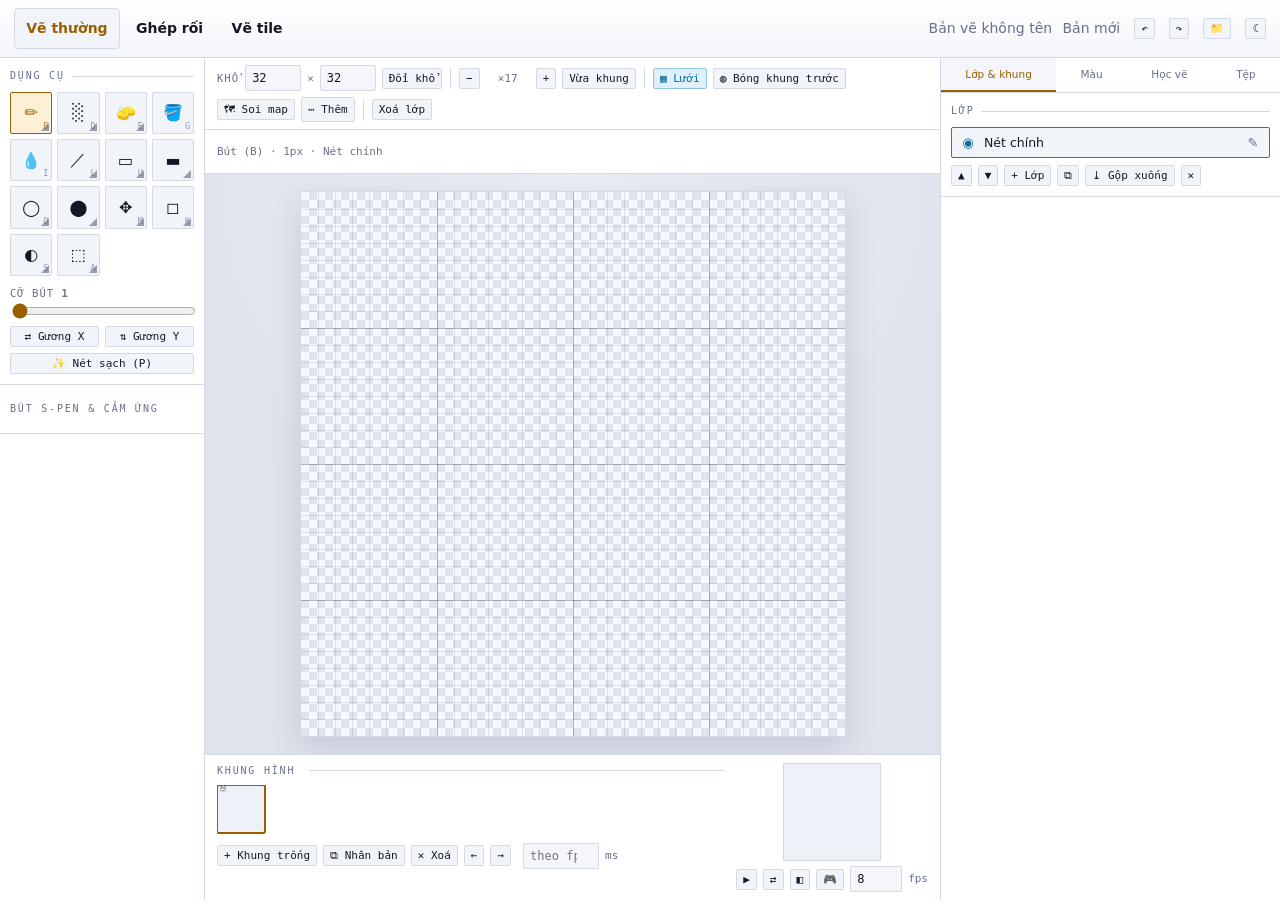
==== commit cf767c1e: "feat(timeline): dải khung thu gọn 44px, ô xem trước nổi kéo được Co-Authored-By: Claude Opus 5.5 <no" ====
--- a/index.html
+++ b/index.html
@@ -11,6 +11,7 @@
 <div class="app" inert>
 
   <div class="topbar">
+    <button class="btn tiny topbar-only-phone" id="wsMenuBtn" type="button" aria-haspopup="dialog" aria-label="Đổi trang, thư viện, sáng/tối">≡</button>
     <nav class="workspace-nav" aria-label="Nhóm chức năng">
       <a href="index.html" aria-current="page">Vẽ thường</a>
       <a href="puppet.html">Ghép rối</a>
@@ -21,11 +22,13 @@
       <span id="workspaceSave" class="workspace-save" role="status"></span>
     </div>
     <div class="prog" hidden>Tiến độ: <b id="progText">0/0</b></div>
+    <button class="btn tiny topbar-only-phone" id="zoomChip" type="button" title="Chạm để vừa khung">×12</button>
     <button class="btn tiny" id="btnUndo" title="Hoàn tác (Ctrl+Z)">↶</button>
     <button class="btn tiny" id="btnRedo" title="Làm lại (Ctrl+Y)">↷</button>
     <button class="btn tiny primary rig-library-save" id="rigSaveSheet" type="button">Lưu vào thư viện</button>
     <button class="btn tiny" id="libBtn" title="Bản vẽ của bạn">📁</button>
     <button class="btn tiny" id="themeBtn" title="Đổi nền sáng/tối">☀</button>
+    <button class="btn tiny topbar-only-phone" id="stageMenuBtn" type="button" aria-expanded="false" aria-label="Khổ, lưới và tuỳ chọn khác">⋯</button>
   </div>
 
   <div class="workspace">
@@ -207,6 +210,10 @@
       </div>
 
       <div class="canvasarea">
+      <div class="quick-ramp" id="quickRamp">
+        <div class="pal-ramp-strip" id="quickRampStrip" role="group" aria-label="Dải 5 màu của vật liệu, tối đến sáng"></div>
+        <button class="qr-swap" id="qrSwap" type="button" title="Đổi màu chính và màu phụ" aria-label="Đổi màu chính và màu phụ"><i id="qrSec"></i>⇄</button>
+      </div>
       <div class="quickbar" id="quickbar">
         <button class="qb" data-q="pencil" aria-pressed="true" title="Bút">✏️</button>
         <button class="qb" data-q="dither" aria-pressed="false" title="Chấm hạt dither">░</button>
@@ -241,6 +248,15 @@
       </div>
 
       <div class="filmstrip">
+        <div class="frame-mini" id="frameMini">
+          <button class="btn tiny" id="miniPlay" type="button" aria-label="Chạy / dừng">▶</button>
+          <button class="btn tiny" id="frPrev" type="button" aria-label="Khung trước">‹</button>
+          <span class="kbd frame-pos" id="frPos" aria-live="polite">1/1</span>
+          <button class="btn tiny" id="frNext" type="button" aria-label="Khung sau">›</button>
+          <button class="btn tiny" id="miniAdd" type="button" aria-label="Thêm khung trống">＋</button>
+          <span class="frame-mini-gap"></span>
+          <button class="btn tiny" id="frameToggle" type="button" aria-expanded="false" aria-label="Mở dải khung hình">⌃</button>
+        </div>
         <div style="flex:1;min-width:0">
           <p class="eyebrow" style="margin-bottom:6px">Khung hình <span class="kbd" id="layerLenInfo" style="text-transform:none;letter-spacing:0"></span></p>
           <div class="frames" id="frames"></div>
--- a/css/workspaces.css
+++ b/css/workspaces.css
@@ -469,3 +469,68 @@
   .tq-commit div { flex-basis:100%; }
   .tq-commit #tqApply { flex:1; }
 }
+
+/* ---------- Điện thoại dọc: canvas trước hết ----------
+   Thanh trên một hàng (≡ trang · tên · ×N · ↶ ↷ · ⋯), thanh khổ / lưới thả xuống từ ⋯,
+   dòng phím tắt bỏ, dải 5 màu và thanh dụng cụ một hàng nằm dưới canvas cho ngón cái với tới. */
+.topbar-only-phone, .quick-ramp { display: none; }
+@media (max-width: 679px) and (orientation: portrait) {
+  body:is([data-workspace="draw"],[data-workspace="puppet"]) .topbar {
+    flex-wrap: nowrap; align-items: center; gap: 4px; padding-block: 1px; overflow: hidden;
+  }
+  body:is([data-workspace="draw"],[data-workspace="puppet"]) :is(.workspace-nav, #libBtn, #themeBtn, #rigSaveSheet, .workspace-save) { display: none; }
+  body:is([data-workspace="draw"],[data-workspace="puppet"]) .topbar-only-phone { display: inline-flex; flex: 0 0 auto; }
+  body:is([data-workspace="draw"],[data-workspace="puppet"]) .workspace-meta { flex: 1 1 auto; justify-content: flex-start; order: 0; flex-basis: auto; margin: 0; }
+  body:is([data-workspace="draw"],[data-workspace="puppet"]) #zoomChip { font-family: var(--mono); padding: 0 6px; }
+
+  body:is([data-workspace="draw"],[data-workspace="puppet"]) .stagebar { display: none; }
+  body:is([data-workspace="draw"],[data-workspace="puppet"]).stage-open .stagebar {
+    display: flex; position: absolute; top: 0; left: 0; right: 0; z-index: 40;
+    flex-wrap: wrap; overflow: visible; box-shadow: 0 8px 24px #0006;
+  }
+  body:is([data-workspace="draw"],[data-workspace="puppet"]) .ctxwrap:not(:has(.ctxbar:not([hidden]))),
+  body:is([data-workspace="draw"],[data-workspace="puppet"]) #drawStatus { display: none; }
+
+  body:is([data-workspace="draw"],[data-workspace="puppet"]) .canvasarea { flex-direction: column; }
+  body:is([data-workspace="draw"],[data-workspace="puppet"]) #wrap { order: 0; }
+  body:is([data-workspace="draw"],[data-workspace="puppet"]) #quickRamp {
+    order: 1; display: flex; align-items: center; gap: 8px; flex: 0 0 40px; height: 40px;
+    padding: 0 8px; background: var(--panel); border-top: 1px solid var(--line);
+  }
+  #quickRamp .pal-ramp-strip { flex: 1 1 auto; align-items: center; }
+  #quickRamp .pal-cell code { display: none; }
+  #quickRamp .pal-cell .swatch { height: 30px; }
+  #quickRamp .pal-cell:nth-child(3) .swatch { height: 36px; }
+  #quickRamp .qr-swap {
+    flex: 0 0 auto; display: inline-flex; align-items: center; gap: 4px; height: 36px; min-width: 44px;
+    padding: 0 6px; background: var(--panel-2); color: var(--text); border: 1px solid var(--line); border-radius: 6px;
+  }
+  #quickRamp .qr-swap i { width: 18px; height: 18px; border-radius: 3px; border: 1px solid #0006; }
+  body:is([data-workspace="draw"],[data-workspace="puppet"]) .quickbar {
+    order: 2; flex: 0 0 52px; height: 52px; width: 100%; max-width: none; margin: 0;
+    flex-wrap: nowrap; justify-content: flex-start; align-items: center; overflow-x: auto;
+    padding: 4px 8px; gap: 6px; background: var(--panel); scrollbar-width: none;
+  }
+  body:is([data-workspace="draw"],[data-workspace="puppet"]) .quickbar .qb { flex: 0 0 auto; }
+  body:is([data-workspace="draw"],[data-workspace="puppet"]) #qbUndo { display: none; }
+  body:is([data-workspace="draw"],[data-workspace="puppet"]) #qbColor { position: sticky; right: 0; margin-left: auto; box-shadow: -8px 0 0 4px var(--panel); }
+}
+
+/* Điện thoại dọc: dải khung thu gọn một hàng, ô xem trước nổi trên canvas */
+.frame-mini, .float-preview { display: none; }
+@media (max-width: 679px) and (orientation: portrait) {
+  body:is([data-workspace="draw"],[data-workspace="puppet"]) .filmstrip { flex-wrap: wrap; padding: 0 8px; gap: 6px; }
+  body:is([data-workspace="draw"],[data-workspace="puppet"]) .filmstrip:not(.mini-open) > :not(.frame-mini) { display: none; }
+  body:is([data-workspace="draw"],[data-workspace="puppet"]) .frame-mini {
+    display: flex; align-items: center; gap: 4px; flex: 1 0 100%; height: 44px;
+  }
+  .frame-mini .frame-mini-gap { flex: 1 1 auto; }
+  .frame-mini .frame-pos { min-width: 44px; text-align: center; font-family: var(--mono); }
+  body[data-workspace="draw"] .float-preview:not([hidden]) {
+    display: block; position: absolute; top: 8px; right: 8px; z-index: 16; padding: 4px;
+    background: var(--panel); border: 1px solid var(--line); border-radius: 8px;
+    box-shadow: 0 4px 14px #0006; touch-action: none; cursor: grab;
+  }
+  .float-preview .preview-scroll { max-width: 72px; max-height: 72px; overflow: hidden; pointer-events: none; }
+  .float-preview canvas { display: block; max-width: 72px; max-height: 72px; width: auto; height: auto; image-rendering: pixelated; }
+}
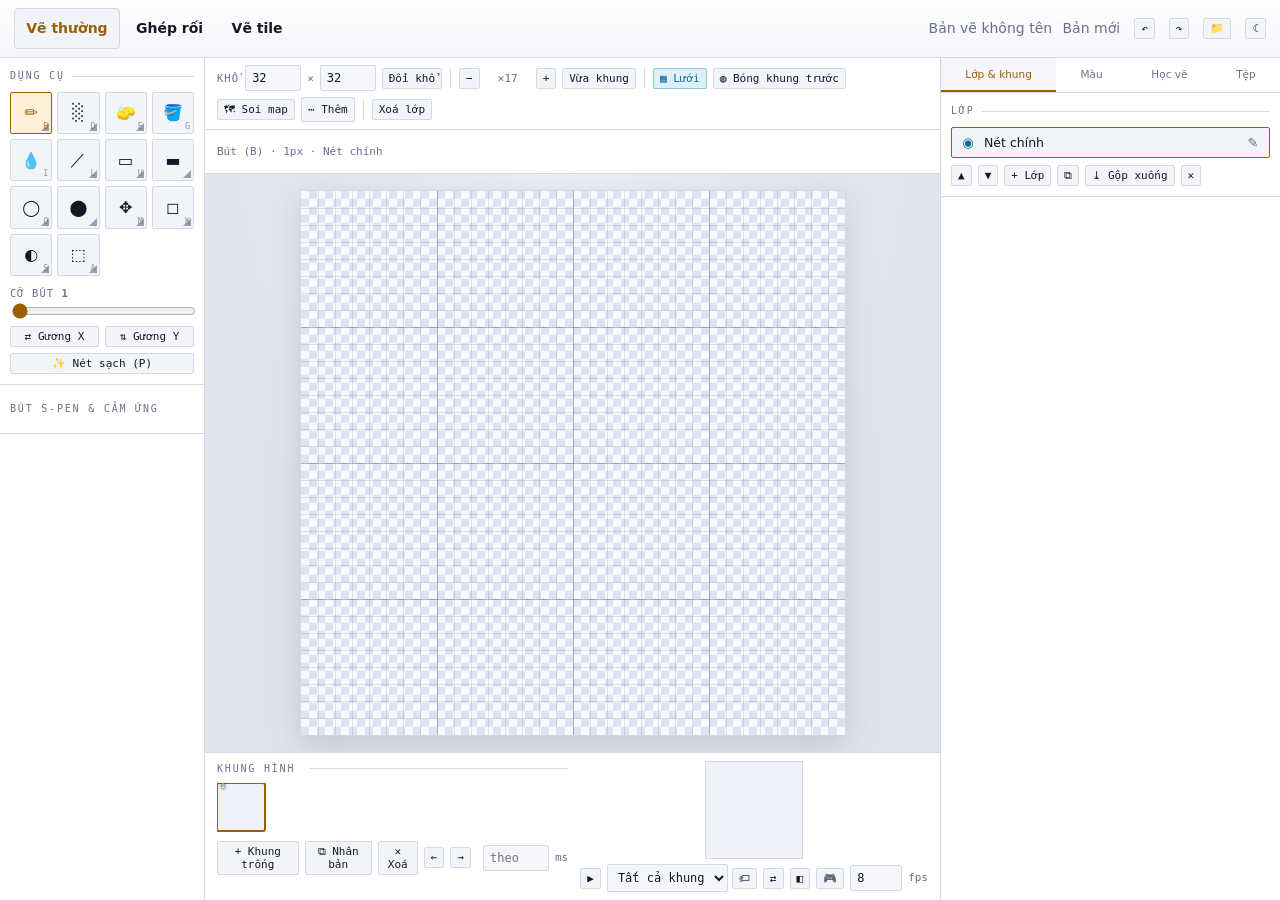
==== commit db87ac69: "feat(anim): thẻ hoạt ảnh xuôi / ngược / qua lại Co-Authored-By: Claude Opus 5.5 <noreply@anthropic.c" ====
--- a/index.html
+++ b/index.html
@@ -276,6 +276,10 @@
           <div class="preview-scroll"><canvas id="preview" width="96" height="96"></canvas></div>
           <div class="row">
             <button class="btn tiny" id="playBtn">▶</button>
+            <span class="tag-ctl" id="tagCtl">
+              <select id="tagPick" aria-label="Thẻ hoạt ảnh đang chạy"><option value="">Tất cả khung</option></select>
+              <button class="btn tiny" id="tagMenuBtn" type="button" title="Thẻ hoạt ảnh: tạo, đổi chiều, đổi tên, xoá" aria-label="Thẻ hoạt ảnh">🏷</button>
+            </span>
             <button class="btn tiny" id="pingPongBtn" aria-pressed="false" title="Lặp Ping-Pong (xuôi-ngược)">⇄</button>
             <button class="btn tiny" id="soloBtn" aria-pressed="false" title="Chạy riêng lớp đang chọn, đúng số khung của lớp đó">◧</button>
             <button class="btn tiny" id="gameSizeBtn" aria-pressed="false" title="Xem ở cỡ trong game: thu nhân vật về chiều cao trên màn hình (có làm mịn), đứng trên gạch 16 px">🎮</button>
--- a/css/app.css
+++ b/css/app.css
@@ -849,3 +849,18 @@
   #pRig select{font-size:16px;min-height:44px}
 }
 @media (max-width:1000px) and (orientation:landscape){ .rigpip{right:auto;left:6px} }   /* thanh nhanh nằm cột phải */
+
+/* kính lúp khi chạm giữ hút màu */
+.loupe{position:fixed;z-index:80;display:flex;flex-direction:column;align-items:center;gap:4px;padding:6px;
+  background:var(--panel);border:1px solid var(--line-hi);border-radius:10px;box-shadow:0 6px 20px #0008;pointer-events:none}
+.loupe[hidden]{display:none}
+.loupe canvas{width:90px;height:90px;border-radius:6px;image-rendering:pixelated;background:repeating-conic-gradient(#8884 0 25%,#0000 0 50%) 0 0/10px 10px}
+.loupe span{font:600 11px var(--mono);color:var(--text);white-space:nowrap}
+
+/* hàng lớp: dấu khoá và độ mờ cạnh tên */
+.layer .nm .layer-tag{margin-left:6px;font:600 11px var(--mono);color:var(--dim);white-space:nowrap}
+
+/* thẻ hoạt ảnh: dải màu dưới ảnh nhỏ của khung, ô chọn thẻ cạnh nút chạy */
+.frame .frame-tag{position:absolute;left:2px;right:2px;bottom:1px;height:3px;border-radius:2px;pointer-events:none}
+.tag-ctl{display:inline-flex;gap:4px;align-items:center;min-width:0}
+.tag-ctl select{max-width:150px}
--- a/css/workspaces.css
+++ b/css/workspaces.css
@@ -534,3 +534,24 @@
   .float-preview .preview-scroll { max-width: 72px; max-height: 72px; overflow: hidden; pointer-events: none; }
   .float-preview canvas { display: block; max-width: 72px; max-height: 72px; width: auto; height: auto; image-rendering: pixelated; }
 }
+
+/* Điện thoại dọc: bảng Cọ / Màu / Lớp chiếm tối đa 40% màn hình và đẩy canvas lên chứ không đè.
+   Kéo lên (Mở rộng bảng) mới thành 90%; Học vẽ và Tệp không vẽ nên mở cao luôn. */
+@media (max-width: 679px) and (orientation: portrait) {
+  body:is([data-workspace="draw"],[data-workspace="puppet"]):is([data-view="tools"],[data-view="colors"],[data-view="layers"]) .stage { bottom: 40dvh; }
+  body:is([data-workspace="draw"],[data-workspace="puppet"]):is([data-view="tools"],[data-view="colors"],[data-view="layers"]) :is(#quickRamp, .quickbar, .filmstrip) { display: none; }
+  body:is([data-workspace="draw"],[data-workspace="puppet"]):is([data-view="tools"],[data-view="colors"],[data-view="layers"]) :is(.col.left, .col.right) {
+    height: 40dvh; max-height: 40dvh;
+  }
+  body:is([data-workspace="draw"],[data-workspace="puppet"]) .col.right.expanded,
+  body:is([data-workspace="draw"],[data-workspace="puppet"]):is([data-view="learn"],[data-view="file"]) .col.right { height: 90%; max-height: 90%; }
+  body:is([data-workspace="draw"],[data-workspace="puppet"]) #tools { display: none; }
+}
+
+@media (max-width: 679px) and (orientation: portrait) {
+  /* hàng thu gọn phải vừa 375px: ẩn ô chọn thẻ (menu 🏷 có danh sách thẻ), tên thẻ trên nút cắt bớt */
+  .frame-mini { gap: 3px; }
+  .frame-mini .tag-ctl select { display: none; }
+  .frame-mini #tagMenuBtn { max-width: 84px; overflow: hidden; text-overflow: ellipsis; white-space: nowrap; display: inline-block; line-height: 44px; }
+  .frame-mini .frame-pos { min-width: 40px; }
+}
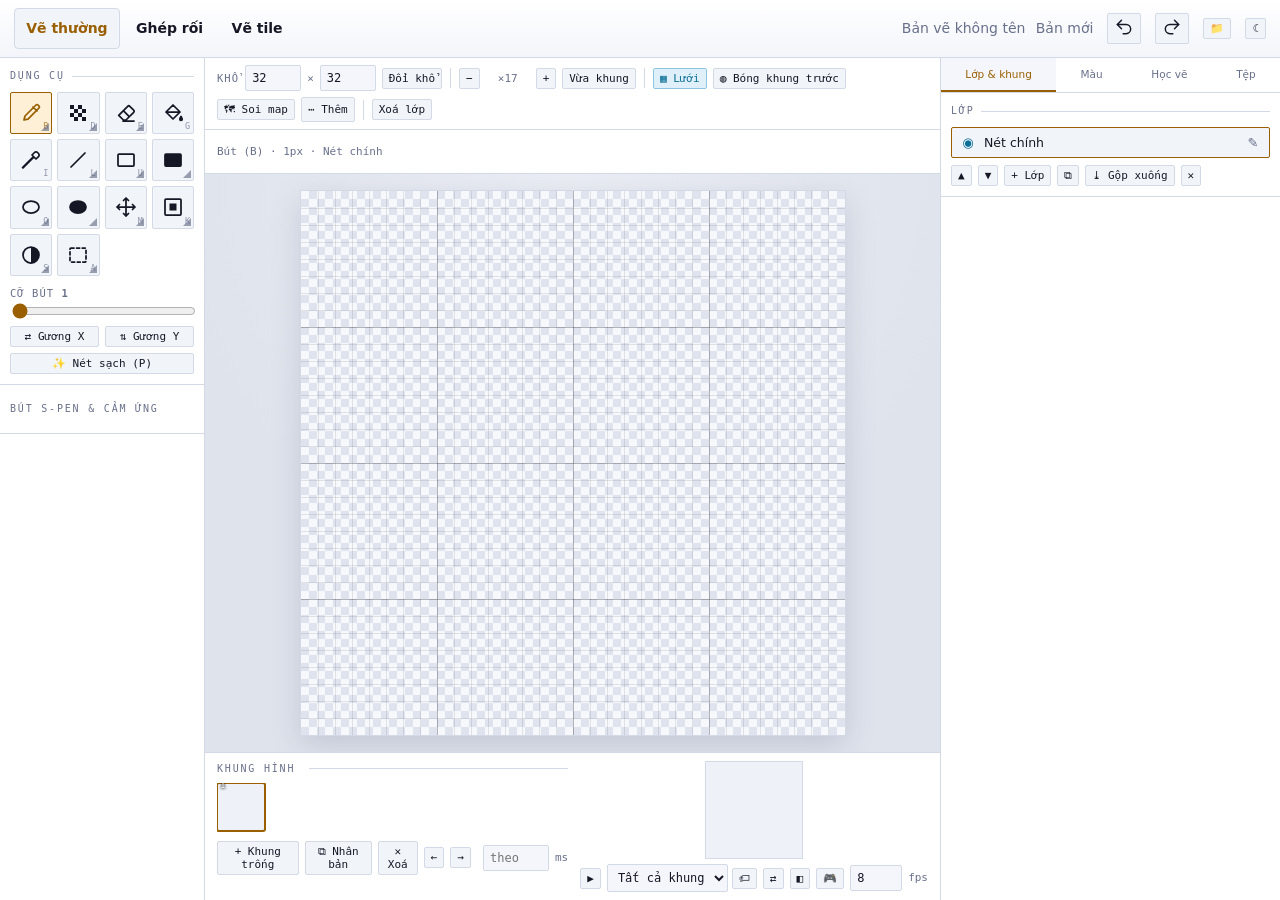
==== commit ee23a21c: "feat(ui): bộ biểu tượng SVG, vùng chạm ≥ 44px trên điện thoại Co-Authored-By: Claude Opus 5.5 <norep" ====
--- a/index.html
+++ b/index.html
@@ -11,7 +11,7 @@
 <div class="app" inert>
 
   <div class="topbar">
-    <button class="btn tiny topbar-only-phone" id="wsMenuBtn" type="button" aria-haspopup="dialog" aria-label="Đổi trang, thư viện, sáng/tối">≡</button>
+    <button class="btn tiny topbar-only-phone" id="wsMenuBtn" type="button" aria-haspopup="dialog" aria-label="Đổi trang, thư viện, sáng/tối"><svg class="tool-icon" aria-hidden="true"><use href="icons/tools.svg#menu"></use></svg></button>
     <nav class="workspace-nav" aria-label="Nhóm chức năng">
       <a href="index.html" aria-current="page">Vẽ thường</a>
       <a href="puppet.html">Ghép rối</a>
@@ -23,12 +23,12 @@
     </div>
     <div class="prog" hidden>Tiến độ: <b id="progText">0/0</b></div>
     <button class="btn tiny topbar-only-phone" id="zoomChip" type="button" title="Chạm để vừa khung">×12</button>
-    <button class="btn tiny" id="btnUndo" title="Hoàn tác (Ctrl+Z)">↶</button>
-    <button class="btn tiny" id="btnRedo" title="Làm lại (Ctrl+Y)">↷</button>
+    <button class="btn tiny" id="btnUndo" title="Hoàn tác (Ctrl+Z)" aria-label="Hoàn tác"><svg class="tool-icon" aria-hidden="true"><use href="icons/tools.svg#undo"></use></svg></button>
+    <button class="btn tiny" id="btnRedo" title="Làm lại (Ctrl+Y)" aria-label="Làm lại"><svg class="tool-icon" aria-hidden="true"><use href="icons/tools.svg#redo"></use></svg></button>
     <button class="btn tiny primary rig-library-save" id="rigSaveSheet" type="button">Lưu vào thư viện</button>
     <button class="btn tiny" id="libBtn" title="Bản vẽ của bạn">📁</button>
     <button class="btn tiny" id="themeBtn" title="Đổi nền sáng/tối">☀</button>
-    <button class="btn tiny topbar-only-phone" id="stageMenuBtn" type="button" aria-expanded="false" aria-label="Khổ, lưới và tuỳ chọn khác">⋯</button>
+    <button class="btn tiny topbar-only-phone" id="stageMenuBtn" type="button" aria-expanded="false" aria-label="Khổ, lưới và tuỳ chọn khác"><svg class="tool-icon" aria-hidden="true"><use href="icons/tools.svg#more"></use></svg></button>
   </div>
 
   <div class="workspace">
@@ -80,7 +80,7 @@
           </div>
           <div class="chip sec" id="chipSec" title="Màu phụ (Shift+bấm ô màu)"></div>
           <button class="btn tiny" id="swapCol" title="Đổi màu chính và màu phụ (X)" aria-label="Đổi màu chính và màu phụ">⇆</button>
-          <label class="btn tiny mix-color" title="Pha màu tự do">Pha<input type="color" id="colPick" value="#ffa600" aria-label="Pha màu chính tự do"></label>
+          <button class="btn tiny" id="mixBtn" type="button" title="Pha màu tự do" aria-label="Pha màu chính tự do">Pha</button>
         </div>
         <label class="mini" for="matPick">Vật liệu</label>
         <select id="matPick" class="ramp-family"></select>
@@ -215,16 +215,16 @@
         <button class="qr-swap" id="qrSwap" type="button" title="Đổi màu chính và màu phụ" aria-label="Đổi màu chính và màu phụ"><i id="qrSec"></i>⇄</button>
       </div>
       <div class="quickbar" id="quickbar">
-        <button class="qb" data-q="pencil" aria-pressed="true" title="Bút">✏️</button>
-        <button class="qb" data-q="dither" aria-pressed="false" title="Chấm hạt dither">░</button>
-        <button class="qb" data-q="eraser" aria-pressed="false" title="Xoá">🧽</button>
-        <button class="qb" data-q="picker" aria-pressed="false" title="Hút màu">💧</button>
-        <button class="qb" data-q="fill" aria-pressed="false" title="Tô loang">🪣</button>
-        <button class="qb" data-q="outline" aria-pressed="false" title="Viền nhanh bằng màu chính — chạm giữ để chọn kiểu góc">◻</button>
-        <button class="qb" data-q="shade" aria-pressed="false" title="Tô khối theo dải">◐</button>
-        <button class="qb" data-q="select" aria-pressed="false" title="Chọn vùng">⬚</button>
-        <button class="qb" id="qbUndo" title="Hoàn tác">↶</button>
-        <button class="qb" id="fingerBtn" title="Ngón tay: vẽ hay di chuyển">✋</button>
+        <button class="qb" data-q="pencil" aria-pressed="true" title="Bút"><svg class="tool-icon" aria-hidden="true"><use href="icons/tools.svg#pencil"></use></svg></button>
+        <button class="qb" data-q="dither" aria-pressed="false" title="Chấm hạt dither"><svg class="tool-icon" aria-hidden="true"><use href="icons/tools.svg#dither"></use></svg></button>
+        <button class="qb" data-q="eraser" aria-pressed="false" title="Xoá"><svg class="tool-icon" aria-hidden="true"><use href="icons/tools.svg#eraser"></use></svg></button>
+        <button class="qb" data-q="picker" aria-pressed="false" title="Hút màu"><svg class="tool-icon" aria-hidden="true"><use href="icons/tools.svg#picker"></use></svg></button>
+        <button class="qb" data-q="fill" aria-pressed="false" title="Tô loang"><svg class="tool-icon" aria-hidden="true"><use href="icons/tools.svg#fill"></use></svg></button>
+        <button class="qb" data-q="outline" aria-pressed="false" title="Viền nhanh bằng màu chính — chạm giữ để chọn kiểu góc"><svg class="tool-icon" aria-hidden="true"><use href="icons/tools.svg#outline"></use></svg></button>
+        <button class="qb" data-q="shade" aria-pressed="false" title="Tô khối theo dải"><svg class="tool-icon" aria-hidden="true"><use href="icons/tools.svg#shade"></use></svg></button>
+        <button class="qb" data-q="select" aria-pressed="false" title="Chọn vùng"><svg class="tool-icon" aria-hidden="true"><use href="icons/tools.svg#select"></use></svg></button>
+        <button class="qb" id="qbUndo" title="Hoàn tác" aria-label="Hoàn tác"><svg class="tool-icon" aria-hidden="true"><use href="icons/tools.svg#undo"></use></svg></button>
+        <button class="qb" id="fingerBtn" title="Ngón tay: vẽ hay di chuyển" aria-label="Ngón tay: vẽ hay di chuyển"><svg class="tool-icon" aria-hidden="true"><use href="icons/tools.svg#hand"></use></svg></button>
         <button class="qb qbcol" id="qbColor" title="Màu đang dùng — bấm để mở bảng màu"><i></i></button>
       </div>
 
@@ -406,6 +406,7 @@
           <div class="grid2" style="margin-top:7px">
             <button class="btn" id="expPng">PNG khung này</button>
             <button class="btn" id="expSheet">PNG spritesheet</button>
+            <button class="btn" id="expGif" title="GIF hoạt ảnh theo Cỡ xuất. Đang chạy một thẻ thì chỉ xuất thẻ đó.">⬇ GIF</button>
             <button class="btn" id="expPal">PNG bảng màu</button>
             <button class="btn" id="expGodot" title="Tải file .tres và sheet PNG ×1 cùng tên. Thả cả hai vào thư mục dưới đây trong dự án Godot rồi gán .tres cho AnimatedSprite2D.">Godot SpriteFrames</button>
           </div>
--- a/css/app.css
+++ b/css/app.css
@@ -168,8 +168,6 @@
 .cur-color b{font-size:13px;font-weight:600;color:var(--text);white-space:nowrap;overflow:hidden;text-overflow:ellipsis}
 .cur-color code{font:11px var(--mono);color:var(--dim)}
 .color-block .chip.sec{flex:none}
-.mix-color{position:relative;overflow:hidden;flex:none}
-.mix-color input{position:absolute;inset:0;opacity:0;cursor:pointer}
 .color-block #matPick{width:100%;margin-top:2px}
 .mat-strip{margin-top:8px}
 #matStrip .pal-cell .swatch{height:40px}
@@ -864,3 +862,24 @@
 .frame .frame-tag{position:absolute;left:2px;right:2px;bottom:1px;height:3px;border-radius:2px;pointer-events:none}
 .tag-ctl{display:inline-flex;gap:4px;align-items:center;min-width:0}
 .tag-ctl select{max-width:150px}
+
+/* bộ pha màu trong app */
+.colorpick{width:300px;display:flex;flex-direction:column;gap:8px}
+.colorpick.cp-sheet{width:100%;max-width:none;border-radius:12px 12px 0 0}
+.cp-chips{display:flex;align-items:center;gap:8px}
+.cp-chips span{width:44px;height:32px;border-radius:4px;border:1px solid var(--line)}
+.cp-chips b{font:600 13px var(--mono);margin-left:auto}
+.cp-row{display:flex;flex-direction:column;gap:2px;font-size:12px;color:var(--dim)}
+.cp-row input[type=range]{width:100%;min-height:44px;-webkit-appearance:none;appearance:none;border-radius:6px;margin:0}
+.cp-row input[type=range]::-webkit-slider-thumb{-webkit-appearance:none;width:22px;height:40px;border-radius:5px;background:#fff;border:2px solid #000;box-shadow:0 0 0 1px #fff}
+.cp-text{font:16px var(--mono);min-height:44px;padding:0 10px}
+.cp-snap{display:flex;align-items:center;gap:8px;min-height:44px;font-size:13px}
+.cp-snap input{width:22px;height:22px}
+.cp-near{width:22px;height:22px;border-radius:4px;border:1px solid var(--line)}
+.cp-actions{display:flex;gap:8px}
+.cp-actions .btn{flex:1;min-height:44px}
+
+/* biểu tượng dụng cụ (icons/tools.svg) */
+.tool-icon{width:22px;height:22px;flex:none;fill:none;stroke:currentColor;stroke-width:1.75;stroke-linecap:round;stroke-linejoin:round;pointer-events:none}
+.tool .tool-icon{width:24px;height:24px}
+.topbar .tool-icon{width:20px;height:20px}
--- a/css/workspaces.css
+++ b/css/workspaces.css
@@ -555,3 +555,17 @@
   .frame-mini #tagMenuBtn { max-width: 84px; overflow: hidden; text-overflow: ellipsis; white-space: nowrap; display: inline-block; line-height: 44px; }
   .frame-mini .frame-pos { min-width: 40px; }
 }
+
+/* Vùng chạm trên màn cảm ứng / màn hẹp: mọi thứ bấm được cao ≥ 44px (ô màu ≥ 28px), ô nhập chữ ≥ 16px.
+   !important vì vài nhãn trong markup có min-height viết thẳng (inline). */
+@media (max-width: 1000px) {
+  body:is([data-workspace="draw"],[data-workspace="puppet"]) .col .btn,
+  body:is([data-workspace="draw"],[data-workspace="puppet"]) .col select,
+  body:is([data-workspace="draw"],[data-workspace="puppet"]) .col label.tv-check,
+  body:is([data-workspace="draw"],[data-workspace="puppet"]) .col label.pp-group { min-height: 44px !important; }
+  body:is([data-workspace="draw"],[data-workspace="puppet"]) .col label.tv-check { display: flex; align-items: center; }
+  body:is([data-workspace="draw"],[data-workspace="puppet"]) .layer .vis { min-width: 44px; min-height: 44px; }
+  body:is([data-workspace="draw"],[data-workspace="puppet"]) .col [role="tab"] { min-height: 44px; }
+  body:is([data-workspace="draw"],[data-workspace="puppet"]) #quickRamp { flex-basis: 44px; height: 44px; }
+  body:is([data-workspace="draw"],[data-workspace="puppet"]) #quickRamp .qr-swap { height: 44px; }
+}
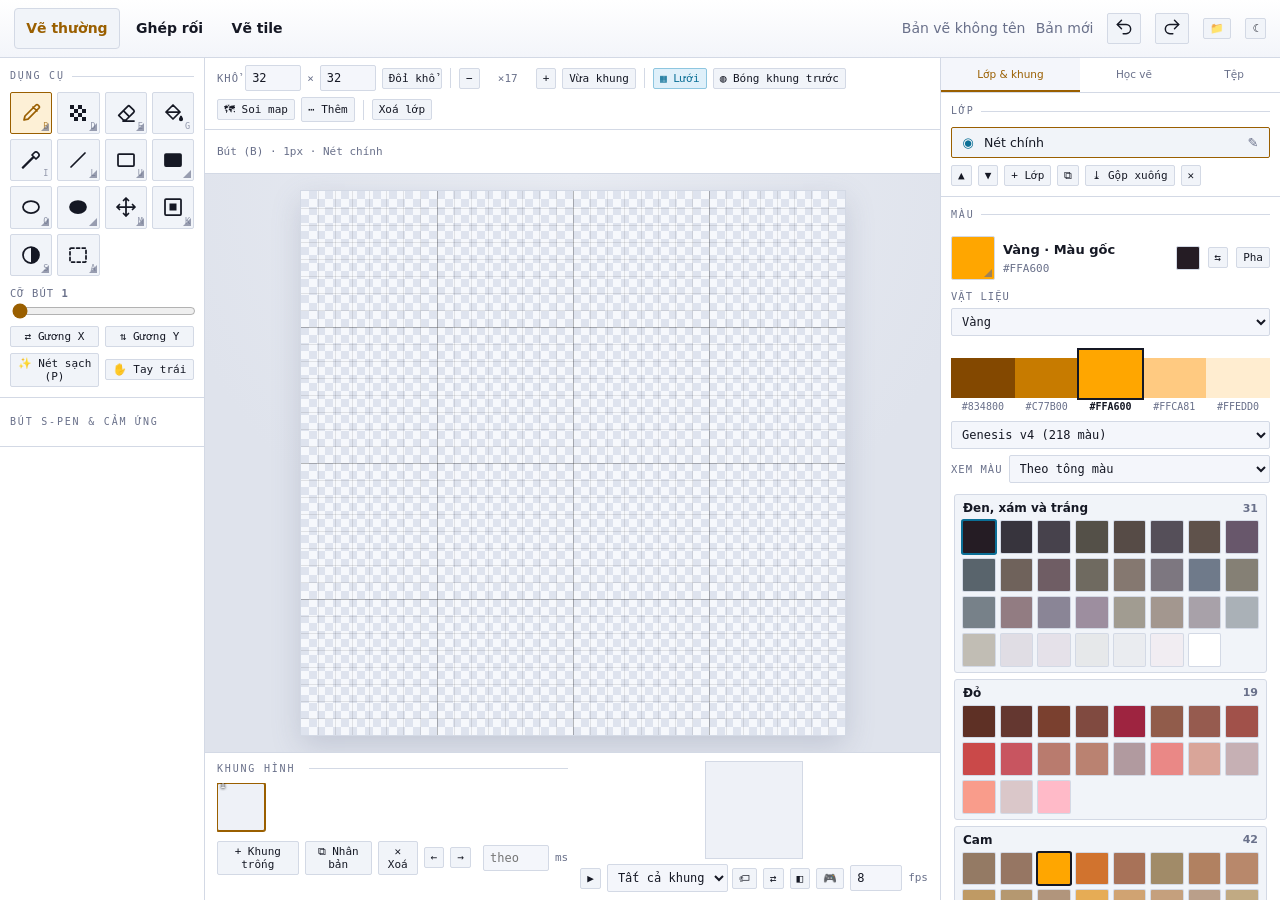
==== commit c54eb9ad: "feat(layout): bảng màu luôn hiện trên màn rộng, chế độ tay trái Co-Authored-By: Claude Opus 5.5 <nor" ====
--- a/index.html
+++ b/index.html
@@ -48,6 +48,7 @@
         </div>
         <div class="row" style="margin-top:6px">
           <button class="btn tiny grow" id="pixPerfBtn" aria-pressed="false" title="Khử nét đôi / jaggies khi vẽ bút 1px (P)">✨ Nét sạch (P)</button>
+          <button class="btn tiny grow" id="leftHandBtn" type="button" aria-pressed="false" title="Đổi chỗ cột dụng cụ và bảng bên phải; trên điện thoại đưa ô màu chính và ô xem trước sang trái">✋ Tay trái</button>
         </div>
       </div>
 
--- a/css/workspaces.css
+++ b/css/workspaces.css
@@ -569,3 +569,20 @@
   body:is([data-workspace="draw"],[data-workspace="puppet"]) #quickRamp { flex-basis: 44px; height: 44px; }
   body:is([data-workspace="draw"],[data-workspace="puppet"]) #quickRamp .qr-swap { height: 44px; }
 }
+
+/* Chế độ tay trái: đổi chỗ cột dụng cụ và cột bảng; điện thoại đưa ô màu chính, ô xem trước sang trái */
+@media (min-width: 1001px) {
+  body.left-hand[data-workspace] .workspace { grid-template-columns: minmax(280px, 340px) minmax(0, 1fr) minmax(170px, 205px); }
+  body.left-hand[data-workspace] .workspace > .col.right { order: 1; }
+  body.left-hand[data-workspace] .workspace > .stage { order: 2; }
+  body.left-hand[data-workspace] .workspace > .col.left { order: 3; }
+}
+@media (pointer: coarse) and (orientation: landscape) and (min-width: 900px) and (max-width: 1600px) {
+  body.left-hand[data-workspace] .workspace { grid-template-columns: clamp(326px,29vw,380px) minmax(0,1fr) clamp(140px,14vw,190px); }
+}
+@media (max-width: 679px) and (orientation: portrait) {
+  body.left-hand:is([data-workspace="draw"],[data-workspace="puppet"]) #qbColor {
+    order: -1; left: 0; right: auto; margin-left: 0; margin-right: 6px; box-shadow: 8px 0 0 4px var(--panel);
+  }
+  body.left-hand[data-workspace="draw"] .float-preview { left: 8px; right: auto; }
+}
